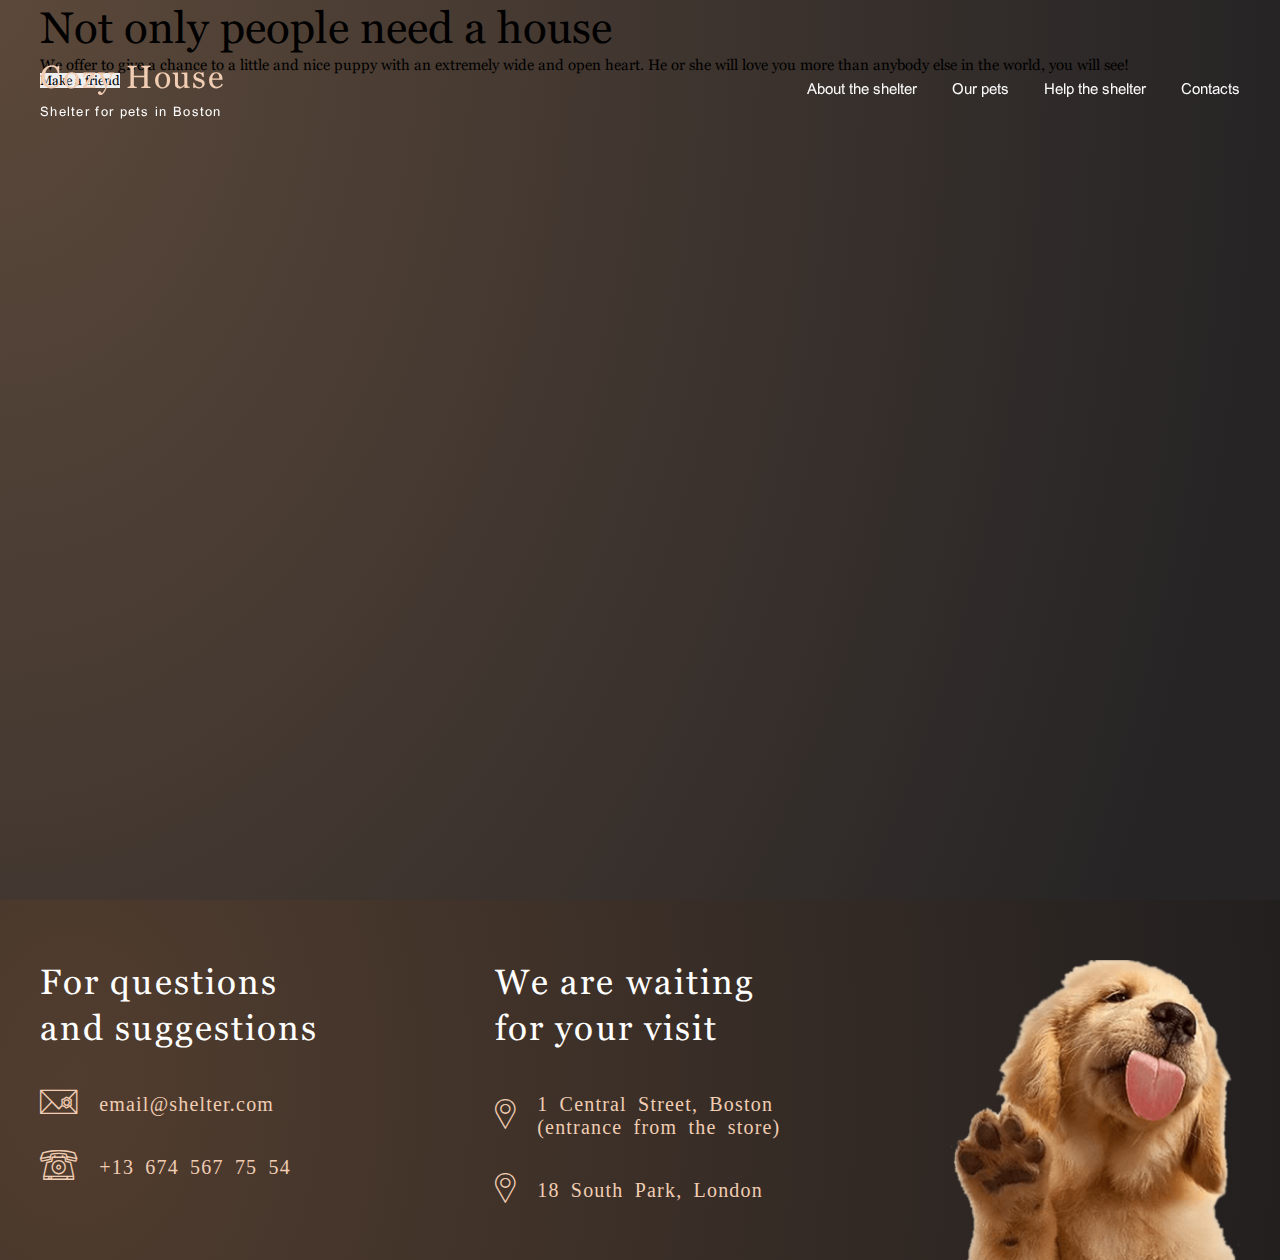
==== pages/main/index.html @ 54fb2f54 "feat: created header and footer (html, css)" ====
<!DOCTYPE html>
<html lang="en">

<head>
	<meta charset="UTF-8">
	<meta http-equiv="X-UA-Compatible" content="IE=edge">
	<meta name="viewport" content="width=device-width, initial-scale=1.0">
	<title>SHELTER</title>
	<link rel="stylesheet" href="./style.css">
</head>

<body>
	<div class="wraper">
		<header class="header">
			<div class="header__container">
				<div class="header__logo">
					<h3 class="header__logo-title">Cozy House</h3>
					<p class="header__logo-subtitle">Shelter for pets in Boston</p>
				</div>
				<div class="header__menu menu">
					<nav class="menu__body">
						<ul class="menu__list">
							<li><a href="#" class="menu__link">About the shelter</a></li>
							<li><a href="#" class="menu__link">Our pets</a></li>
							<li><a href="#" class="menu__link">Help the shelter</a></li>
							<li><a href="#" class="menu__link">Contacts</a></li>
						</ul>
					</nav>
					<div class="menu__icon icon-menu">
						<span></span>
					</div>
				</div>
			</div>
		</header>
		<main class="main">
			<section class="start-block">
				<div class="start-block__container">
					<div class="start-block__content">
						<div class="start-block__info">
							<h1 class="start-block__title ">Not only people need a house</h1>
							<p class="start-block__description">We offer to give a chance to a little and nice puppy with an
								extremely wide and open heart. He or she will love you more than anybody else in the world, you
								will see!</p>
							<button class="start-block__btn">Make a friend</button>
						</div>
						<div class="start-block__image">
							<!-- <img src="../../assets/images/start-screen-puppy.png" alt="start puppy"> -->
						</div>
					</div>
				</div>
			</section>
		</main>
		<footer class="footer">
			<div class="footer__container">
				<div class="footer__column">
					<h2 class="footer__title">For questions and suggestions</h2>
					<div class="footer__links">
						<a class="footer__link _icon-email" href="mailto:email@shelter.com">email@shelter.com</a>
						<a class="footer__link _icon-phone" href="tel:+136745677554">+13 674 567 75 54</a>
					</div>
				</div>
				<div class="footer__column">
					<h2 class="footer__title">We are waiting for your visit</h2>
					<div class="footer__links">
						<div class="footer__link _icon-marker">1 Central Street, Boston (entrance from the store)</div>
						<div class="footer__link _icon-marker">18 South Park, London </div>
					</div>
				</div>
				<div class="footer__column footer__column_image">
					<img class="footer__img-puppy" src="../../assets/images/footer-puppy.png" alt="footer puppy">
				</div>
			</div>
		</footer>
	</div>

	<div class="blackout-screan"></div>

	<script type="module" src="./script.js"></script>
</body>

</html>
---- pages/main/style.css ----
@charset "UTF-8";
/*Обнуление*/
* {
  padding: 0;
  margin: 0;
  border: 0;
}

*,
*:before,
*:after {
  -webkit-box-sizing: border-box;
  box-sizing: border-box;
}

:focus,
:active {
  outline: none;
}

a:focus,
a:active {
  outline: none;
}

nav,
footer,
header,
aside {
  display: block;
}

html,
body {
  height: 100%;
  width: 100%;
  font-size: 100%;
  line-height: 1;
  -ms-text-size-adjust: 100%;
  -moz-text-size-adjust: 100%;
  -webkit-text-size-adjust: 100%;
}

input,
button,
textarea {
  font-family: inherit;
}

input::-ms-clear {
  display: none;
}

button {
  cursor: pointer;
}

button::-moz-focus-inner {
  padding: 0;
  border: 0;
}

a,
a:visited {
  text-decoration: none;
}

a:hover {
  text-decoration: none;
}

ul li {
  list-style: none;
}

img {
  vertical-align: top;
}

h1,
h2,
h3,
h4,
h5,
h6 {
  font-size: inherit;
  font-weight: inherit;
}

/*--------------------*/
@font-face {
  font-family: "Arial";
  src: url("../../assets/fonts/Arial.eot");
  src: local("☺"), url("../../assets/fonts/Arial.woff") format("woff"), url("../../assets/fonts/Arial.ttf") format("truetype"), url("../../assets/fonts/Arial.svg") format("svg");
  font-weight: normal;
  font-style: normal;
}

@font-face {
  font-family: "Georgia_regular";
  src: url("../../assets/fonts/Georgia Regular font.eot");
  src: local("☺"), url("../../assets/fonts/Georgia Regular font.woff") format("woff"), url("../../assets/fonts/Georgia Regular font.ttf") format("truetype"), url("../../assets/fonts/Georgia Regular font.svg") format("svg");
  font-weight: normal;
  font-style: normal;
}

@font-face {
  font-family: "Georgia_bold";
  src: url("../../assets/fonts/georgia bold.eot");
  src: local("☺"), url("../../assets/fonts/georgia bold.woff") format("woff"), url("../../assets/fonts/georgia bold.ttf") format("truetype"), url("../../assets/fonts/georgia bold.svg") format("svg");
  font-weight: 700;
  font-style: normal;
}

@font-face {
  font-family: "icomoon";
  src: url("../../assets/iconsFonts/icomoon.eot?2ja362");
  src: url("../../assets/iconsFonts/icomoon.eot?2ja362#iefix") format("embedded-opentype"), url("../../assets/iconsFonts/icomoon.ttf?2ja362") format("truetype"), url("../../assets/iconsFonts/icomoon.woff?2ja362") format("woff"), url("../../assets/iconsFonts/icomoon.svg?2ja362#icomoon") format("svg");
  font-weight: normal;
  font-style: normal;
  font-display: block;
}

[class^="_icon-"],
[class*=" _icon-"] {
  /* use !important to prevent issues with browser extensions that change fonts */
  font-family: "icomoon" !important;
  font-style: normal;
  font-weight: normal;
  font-variant: normal;
  text-transform: none;
  line-height: 1;
  /* Better Font Rendering =========== */
  -webkit-font-smoothing: antialiased;
  -moz-osx-font-smoothing: grayscale;
}

._icon-arrow_left:before {
  content: "\e900";
}

._icon-arrow_right:before {
  content: "\e901";
}

._icon-email:before {
  content: "\e902";
}

._icon-marker:before {
  content: "\e903";
}

._icon-phone:before {
  content: "\e904";
}

body {
  position: relative;
  line-height: 1;
  background-color: #ffffff;
  color: #000000;
  font-family: "Georgia_regular";
  font-size: 0.9375rem;
}

body.lock {
  overflow: hidden;
}

.blackout-screan {
  position: absolute;
  top: 0;
  left: 0;
  height: 100%;
  width: 100%;
  background-color: rgba(41, 41, 41, 0.6);
  opacity: 0;
  visibility: hidden;
  -webkit-transition: 0.5s ease-out 0s;
  transition: 0.5s ease-out 0s;
}

.blackout-screan.active {
  opacity: 1;
  visibility: visible;
  -webkit-transition: 0.5s ease-in 0.1s;
  transition: 0.5s ease-in 0.1s;
}

[class*="__container"] {
  max-width: 1230px;
  padding: 0 15px;
  margin: 0 auto;
}

h1 {
  font-size: 2.75rem;
  line-height: 130%;
}

h2 {
  font-size: 2.1875rem;
  line-height: 130%;
  letter-spacing: 0.06em;
}

@media (max-width: 36em) {
  h2 {
    font-size: 1.5625rem;
  }
}

h3 {
  font-size: 2rem;
  line-height: 110%;
  letter-spacing: 0.06em;
}

h4 {
  font-size: 1.25rem;
  line-height: 115%;
  letter-spacing: 0.06em;
}

a {
  color: #fafafa;
}

.wraper {
  min-height: 100%;
  display: -webkit-box;
  display: -ms-flexbox;
  display: flex;
  -webkit-box-orient: vertical;
  -webkit-box-direction: normal;
      -ms-flex-direction: column;
          flex-direction: column;
}

.header {
  padding: 60px 0 0 0;
  position: fixed;
  top: 0;
  left: 0;
  width: 100%;
  z-index: 2;
}

.header__container {
  display: -webkit-box;
  display: -ms-flexbox;
  display: flex;
  -webkit-box-pack: justify;
      -ms-flex-pack: justify;
          justify-content: space-between;
  -webkit-box-align: center;
      -ms-flex-align: center;
          align-items: center;
}

@media (max-width: 47.99em) {
  .header__container {
    -webkit-box-pack: end;
        -ms-flex-pack: end;
            justify-content: flex-end;
  }
}

.header__logo {
  margin-right: 43px;
  white-space: nowrap;
  z-index: 4;
}

.header__logo-title {
  color: #f1cdb3;
  margin-bottom: 0.3125em;
}

.header__logo-subtitle {
  font-family: "Arial";
  font-size: 0.8125rem;
  line-height: 115.4%;
  letter-spacing: 0.1em;
  color: #ffffff;
}

.header__menu {
  display: -webkit-box;
  display: -ms-flexbox;
  display: flex;
}

@media (max-width: 47.99em) {
  .menu__body {
    position: fixed;
    right: -100%;
    top: 0;
    width: 320px;
    height: 100vh;
    display: -webkit-box;
    display: -ms-flexbox;
    display: flex;
    -webkit-box-pack: center;
        -ms-flex-pack: center;
            justify-content: center;
    -webkit-box-align: center;
        -ms-flex-align: center;
            align-items: center;
    background: #292929;
    z-index: 3;
    overflow-y: auto;
    -webkit-transition: 0.5s ease-out;
    transition: 0.5s ease-out;
  }
}

@media (max-width: 47.99em) {
  .menu__body.active {
    right: 0;
    -webkit-transition: 0.5s ease-in;
    transition: 0.5s ease-in;
  }
}

.menu__list {
  display: -webkit-box;
  display: -ms-flexbox;
  display: flex;
  -webkit-box-align: center;
      -ms-flex-align: center;
          align-items: center;
  -ms-flex-wrap: wrap;
      flex-wrap: wrap;
  row-gap: 10px;
}

@media (max-width: 47.99em) {
  .menu__list {
    -webkit-box-orient: vertical;
    -webkit-box-direction: normal;
        -ms-flex-direction: column;
            flex-direction: column;
  }
}

.menu__list li:not(:last-child) {
  margin-right: 2.334em;
}

@media (max-width: 47.99em) {
  .menu__list li:not(:last-child) {
    font-size: 2rem;
    margin: 0em 0em 1.25em 0em;
  }
}

.menu__link {
  font-family: "Arial";
  line-height: 160%;
}

@media (max-width: 47.99em) {
  .menu__link {
    font-size: 2rem;
  }
}

.menu__icon {
  margin-right: 38px;
}

.icon-menu {
  display: none;
  position: relative;
  width: 30px;
  height: 22px;
  cursor: pointer;
  z-index: 4;
}

@media (max-width: 47.99em) {
  .icon-menu {
    display: block;
  }
}

.icon-menu span {
  position: absolute;
  left: 0px;
  top: 10px;
  width: 100%;
  height: 2px;
  background: #f1cdb3;
  -webkit-transition: 0.5s ease;
  -webkit-transition: 0.3s ease-out;
  transition: 0.3s ease-out;
}

.icon-menu::before,
.icon-menu::after {
  content: "";
  position: absolute;
  height: 2px;
  left: 0;
  background: #f1cdb3;
  width: 100%;
}

.icon-menu::before {
  top: 0px;
  -webkit-transition: 0.5s ease-out;
  transition: 0.5s ease-out;
}

.icon-menu::after {
  content: "";
  bottom: 0px;
  -webkit-transition: 0.1s ease-out;
  transition: 0.1s ease-out;
}

.icon-menu.active span {
  -webkit-transform: rotate(-90deg);
          transform: rotate(-90deg);
  top: 5px;
  -webkit-transition: 0.3s ease-in;
  transition: 0.3s ease-in;
}

.icon-menu.active::before {
  content: "";
  -webkit-transform: rotate(-90deg);
          transform: rotate(-90deg);
  top: 5px;
  left: -10px;
  -webkit-transition: 0.1s ease-in;
  transition: 0.1s ease-in;
}

.icon-menu.active::after {
  content: "";
  -webkit-transform: rotate(-90deg);
          transform: rotate(-90deg);
  top: 5px;
  left: 10px;
  -webkit-transition: 0.5s ease-in;
  transition: 0.5s ease-in;
}

.main {
  -webkit-box-flex: 1;
      -ms-flex: 1 1 auto;
          flex: 1 1 auto;
}

.main .start-block {
  background: url(noise_lines_transparent@2X.png), radial-gradient(100% 215.42% at 0% 0%, #5b483a 0%, #262425 100%), #211f20;
  min-height: 100vh;
}

.footer {
  padding: 60px 0 0 0;
  background: url(noise_lines_transparent@2X.png), radial-gradient(110.67% 538.64% at 5.73% 50%, #513d2f 0%, #1a1a1c 100%), #211f20;
}

@media (max-width: 768px) {
  .footer {
    padding: 30px 0 0 0;
  }
}

.footer__container {
  display: -webkit-box;
  display: -ms-flexbox;
  display: flex;
  -ms-flex-wrap: wrap;
      flex-wrap: wrap;
  -webkit-box-pack: justify;
      -ms-flex-pack: justify;
          justify-content: space-between;
  -webkit-box-align: start;
      -ms-flex-align: start;
          align-items: flex-start;
  -webkit-column-gap: 40px;
          column-gap: 40px;
  row-gap: 65px;
}

@media (max-width: 62em) {
  .footer__container {
    -webkit-box-pack: center;
        -ms-flex-pack: center;
            justify-content: center;
    -webkit-column-gap: 60px;
            column-gap: 60px;
  }
}

@media (max-width: 36em) {
  .footer__container {
    row-gap: 60px;
  }
}

.footer__column {
  position: relative;
  -webkit-box-flex: 1;
      -ms-flex: 1 1 33.333%;
          flex: 1 1 33.333%;
  max-width: 18.125rem;
}

@media (max-width: 47.99em) {
  .footer__column {
    display: -webkit-box;
    display: -ms-flexbox;
    display: flex;
    -webkit-box-orient: vertical;
    -webkit-box-direction: normal;
        -ms-flex-direction: column;
            flex-direction: column;
    -webkit-box-align: center;
        -ms-flex-align: center;
            align-items: center;
    -webkit-box-flex: 1;
        -ms-flex: 1 1 auto;
            flex: 1 1 auto;
    max-width: 100%;
  }
}

@media (max-width: 47.99em) {
  .footer__column_image {
    max-width: 18.125rem;
  }
}

.footer__title {
  color: #ffffff;
  margin-bottom: 40px;
}

@media (max-width: 47.99em) {
  .footer__title {
    text-align: center;
  }
}

.footer__links :not(:last-child) {
  margin: 0px 0px 40px 0px;
}

.footer__link {
  display: -webkit-box;
  display: -ms-flexbox;
  display: flex;
  -webkit-box-align: center;
      -ms-flex-align: center;
          align-items: center;
  font-size: 1.25rem;
  line-height: 115%;
  letter-spacing: 0.06em;
  color: #f1cdb3;
}

.footer__link::before {
  margin-right: 20px;
  font-size: 30px;
}

.footer__img-puppy {
  height: 100%;
  width: 100%;
}

.footer__column_image {
  -ms-flex-item-align: end;
      align-self: flex-end;
}
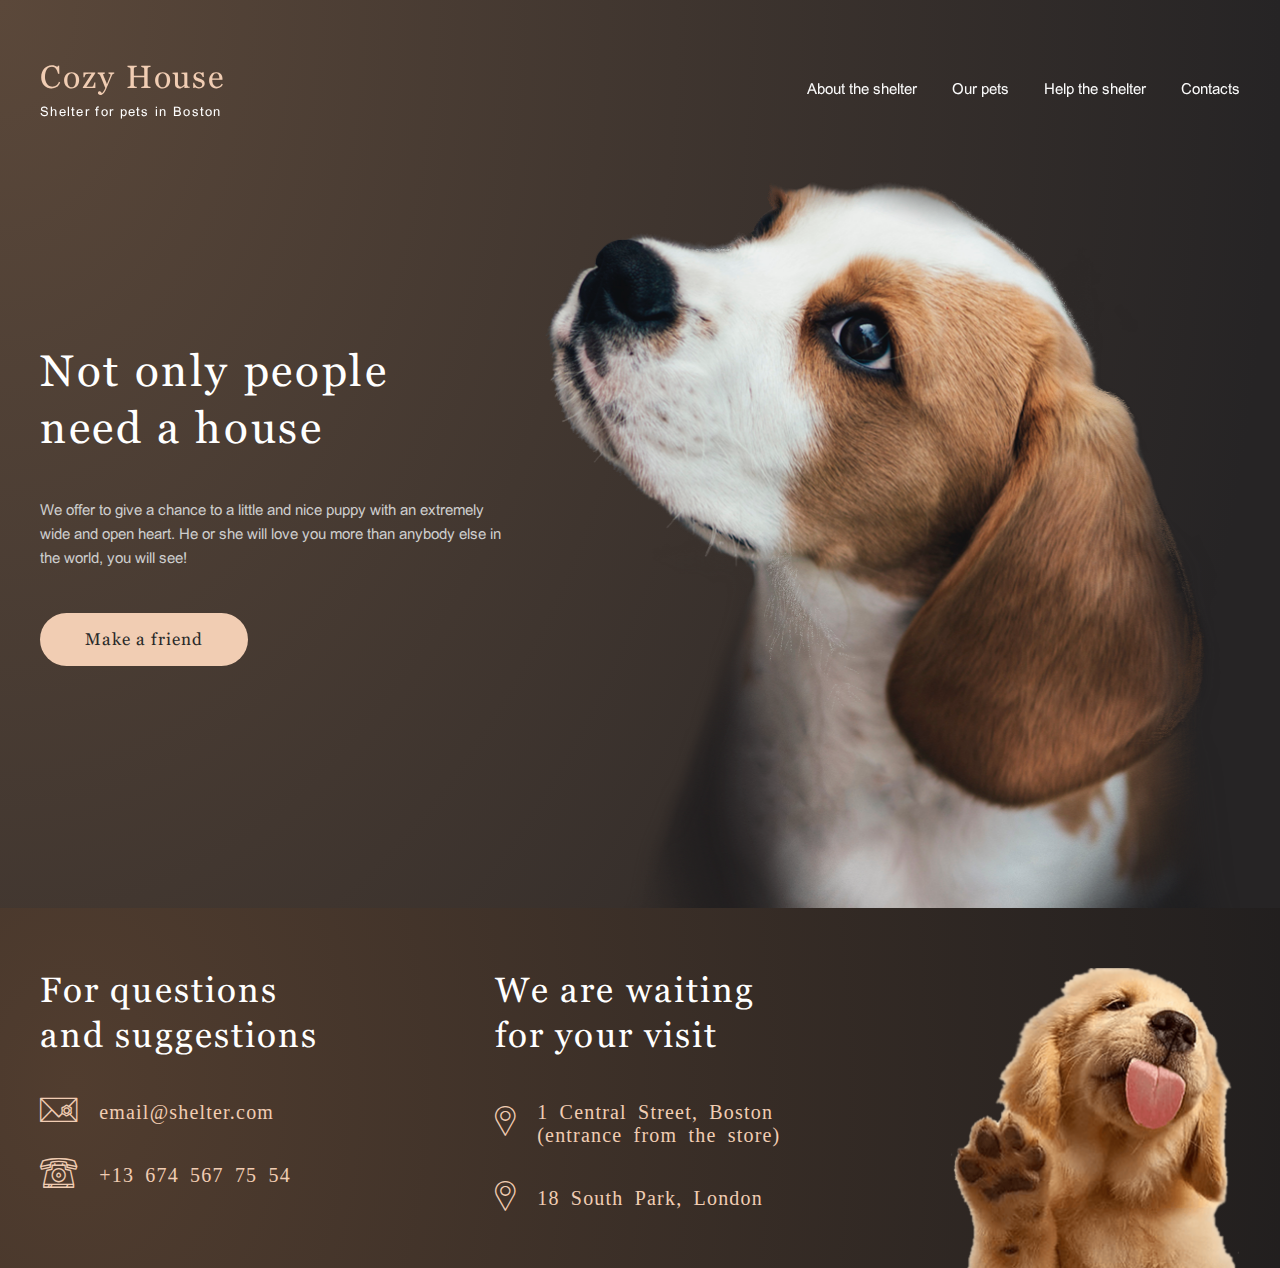
==== commit 11c0f1b9: "feat: created block "start-block"" ====
--- a/pages/main/index.html
+++ b/pages/main/index.html
@@ -35,17 +35,15 @@
 		<main class="main">
 			<section class="start-block">
 				<div class="start-block__container">
-					<div class="start-block__content">
-						<div class="start-block__info">
-							<h1 class="start-block__title ">Not only people need a house</h1>
-							<p class="start-block__description">We offer to give a chance to a little and nice puppy with an
-								extremely wide and open heart. He or she will love you more than anybody else in the world, you
-								will see!</p>
-							<button class="start-block__btn">Make a friend</button>
-						</div>
-						<div class="start-block__image">
-							<!-- <img src="../../assets/images/start-screen-puppy.png" alt="start puppy"> -->
-						</div>
+					<div class="start-block__info">
+						<h1 class="start-block__title ">Not only people need a house</h1>
+						<p class="start-block__description">We offer to give a chance to a little and nice puppy with an
+							extremely wide and open heart. He or she will love you more than anybody else in the world, you
+							will see!</p>
+						<button class="start-block__btn">Make a friend</button>
+					</div>
+					<div class="start-block__image">
+						<img src="../../assets/images/start-screen-puppy.png" alt="start puppy">
 					</div>
 				</div>
 			</section>
--- a/pages/main/style.css
+++ b/pages/main/style.css
@@ -159,7 +159,7 @@
   position: relative;
   line-height: 1;
   background-color: #ffffff;
-  color: #000000;
+  color: #4c4c4c;
   font-family: "Georgia_regular";
   font-size: 0.9375rem;
 }
@@ -197,12 +197,20 @@
 h1 {
   font-size: 2.75rem;
   line-height: 130%;
+  letter-spacing: 0.06em;
+}
+
+@media (max-width: 20em) {
+  h1 {
+    font-size: 1.5625rem;
+  }
 }
 
 h2 {
   font-size: 2.1875rem;
   line-height: 130%;
   letter-spacing: 0.06em;
+  color: colorH24;
 }
 
 @media (max-width: 36em) {
@@ -221,6 +229,7 @@
   font-size: 1.25rem;
   line-height: 115%;
   letter-spacing: 0.06em;
+  color: colorH24;
 }
 
 a {
@@ -239,12 +248,18 @@
 }
 
 .header {
-  padding: 60px 0 0 0;
+  padding: 60px 0 0px 0;
   position: fixed;
   top: 0;
   left: 0;
   width: 100%;
   z-index: 2;
+}
+
+@media (max-width: 62em) {
+  .header {
+    padding: 30px 0px 0px 0px;
+  }
 }
 
 .header__container {
@@ -259,11 +274,18 @@
           align-items: center;
 }
 
+@media (max-width: 62em) {
+  .header__container {
+    padding: 0px 30px;
+  }
+}
+
 @media (max-width: 47.99em) {
   .header__container {
     -webkit-box-pack: end;
         -ms-flex-pack: end;
             justify-content: flex-end;
+    padding: 0px 15px;
   }
 }
 
@@ -456,8 +478,132 @@
 }
 
 .main .start-block {
+  position: relative;
   background: url(noise_lines_transparent@2X.png), radial-gradient(100% 215.42% at 0% 0%, #5b483a 0%, #262425 100%), #211f20;
-  min-height: 100vh;
+  padding: 180px 0 0 0;
+}
+
+@media (max-width: 62em) {
+  .main .start-block {
+    padding: 0px;
+  }
+}
+
+.main .start-block__container {
+  display: -webkit-box;
+  display: -ms-flexbox;
+  display: flex;
+  -webkit-box-pack: justify;
+      -ms-flex-pack: justify;
+          justify-content: space-between;
+}
+
+@media (max-width: 62em) {
+  .main .start-block__container {
+    -webkit-box-orient: vertical;
+    -webkit-box-direction: normal;
+        -ms-flex-direction: column;
+            flex-direction: column;
+    -webkit-box-align: center;
+        -ms-flex-align: center;
+            align-items: center;
+  }
+}
+
+@media (max-width: 36em) {
+  .main .start-block__container {
+    padding: 0 10px;
+  }
+}
+
+.main .start-block__info {
+  -webkit-box-flex: 0;
+      -ms-flex: 0 0 41.834%;
+          flex: 0 0 41.834%;
+  max-width: 29.6875rem;
+  margin: 10.1875rem 30px 0px 0px;
+}
+
+@media (max-width: 62em) {
+  .main .start-block__info {
+    margin: 150px 0px 100px 0px;
+    text-align: center;
+  }
+}
+
+.main .start-block__info :not(:last-child) {
+  margin-bottom: 2.625rem;
+}
+
+.main .start-block__title {
+  color: #ffffff;
+  max-width: 22.375rem;
+  text-align: left;
+}
+
+@media (max-width: 20em) {
+  .main .start-block__title {
+    max-width: 12.5rem;
+    text-align: center;
+    margin: 0 auto;
+  }
+}
+
+.main .start-block__description {
+  font-family: "Arial";
+  line-height: 160%;
+  color: #cdcdcd;
+  text-align: left;
+}
+
+@media (max-width: 36em) {
+  .main .start-block__description {
+    text-align: center;
+  }
+}
+
+.main .start-block__btn {
+  font-size: 1.0625rem;
+  line-height: 130%;
+  background-color: #f1cdb3;
+  color: #292929;
+  letter-spacing: 0.06em;
+  padding: 0.883em 2.647em;
+  border-radius: 100px;
+}
+
+.main .start-block__image {
+  position: relative;
+  -webkit-box-flex: 0;
+      -ms-flex: 0 1 58.166%;
+          flex: 0 1 58.166%;
+  padding-bottom: 60.666%;
+  -ms-flex-item-align: end;
+      align-self: flex-end;
+}
+
+@media (max-width: 62em) {
+  .main .start-block__image {
+    -ms-flex-item-align: end;
+        align-self: flex-end;
+    width: 77.101%;
+    padding-bottom: 80.353%;
+  }
+}
+
+@media (max-width: 36em) {
+  .main .start-block__image {
+    width: 81.25%;
+    padding-bottom: 84.688%;
+  }
+}
+
+.main .start-block__image img {
+  position: absolute;
+  top: 0;
+  left: 0;
+  height: 100%;
+  width: 100%;
 }
 
 .footer {
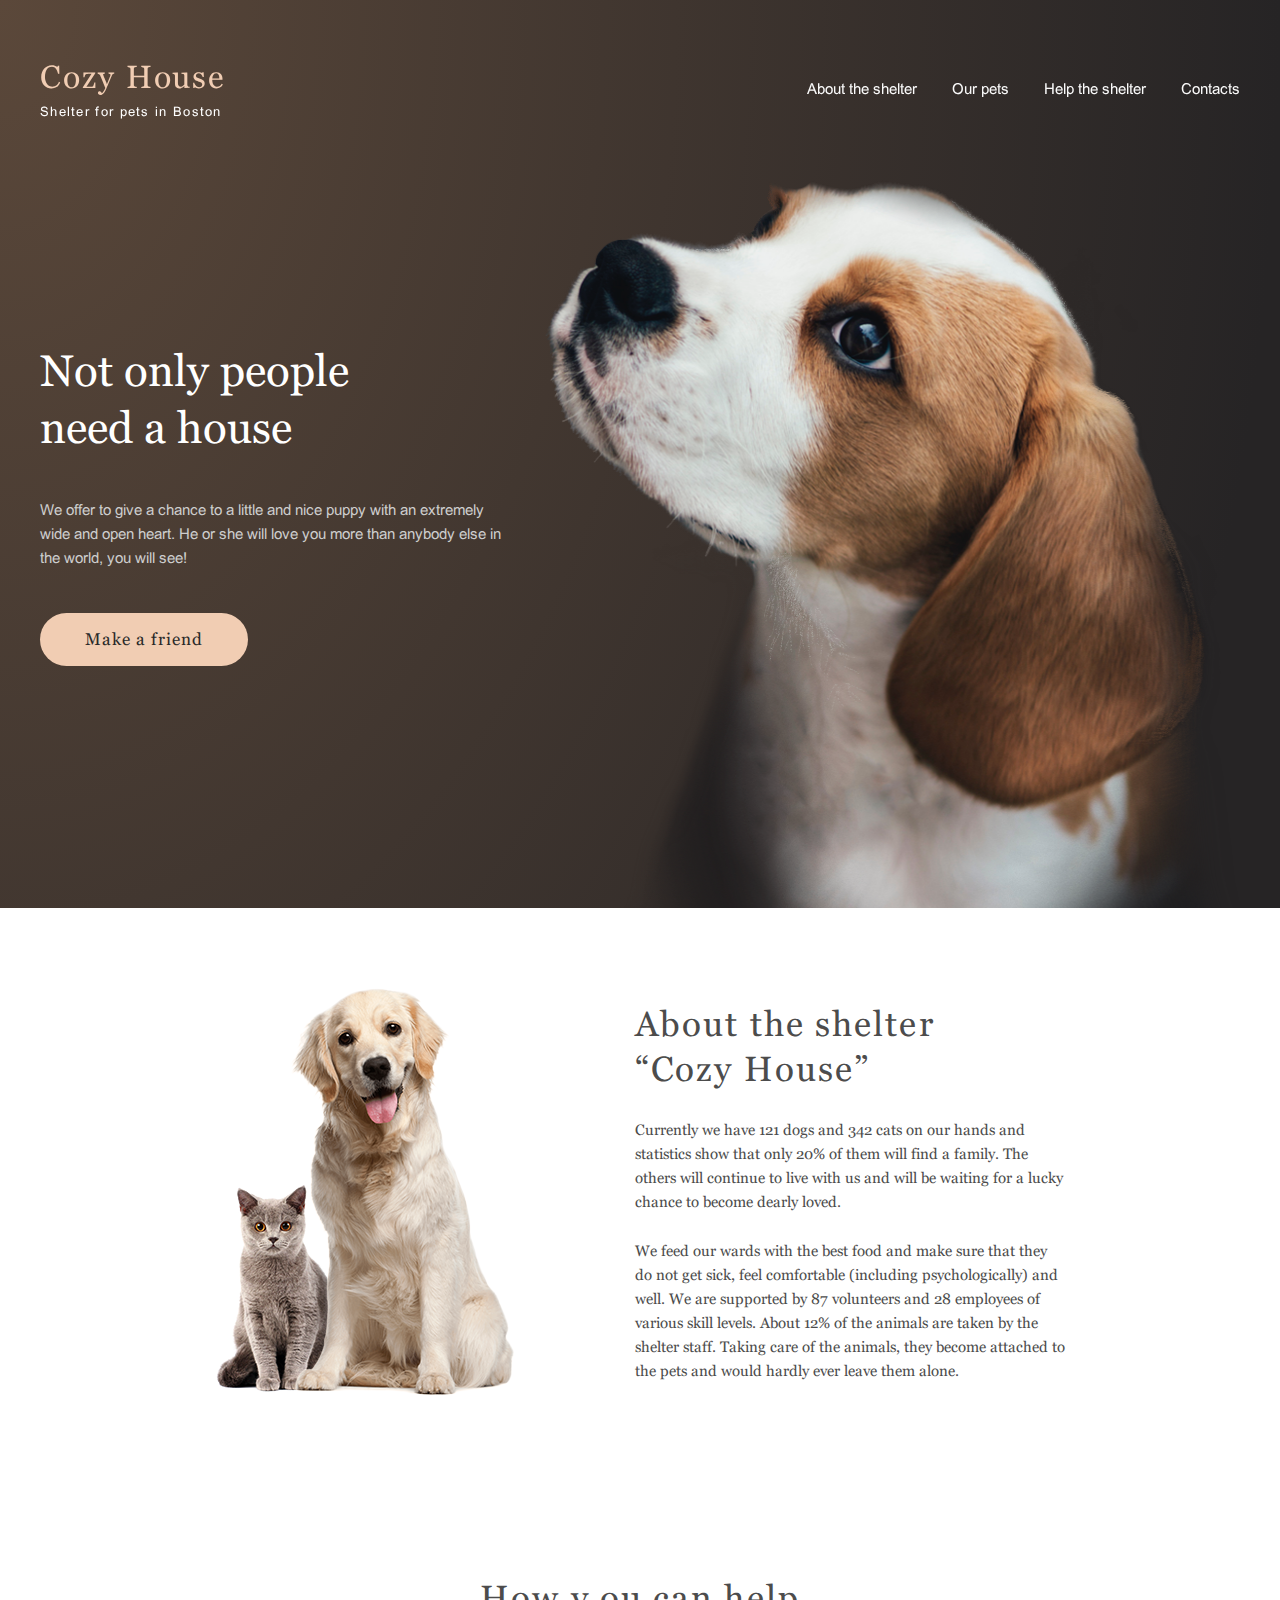
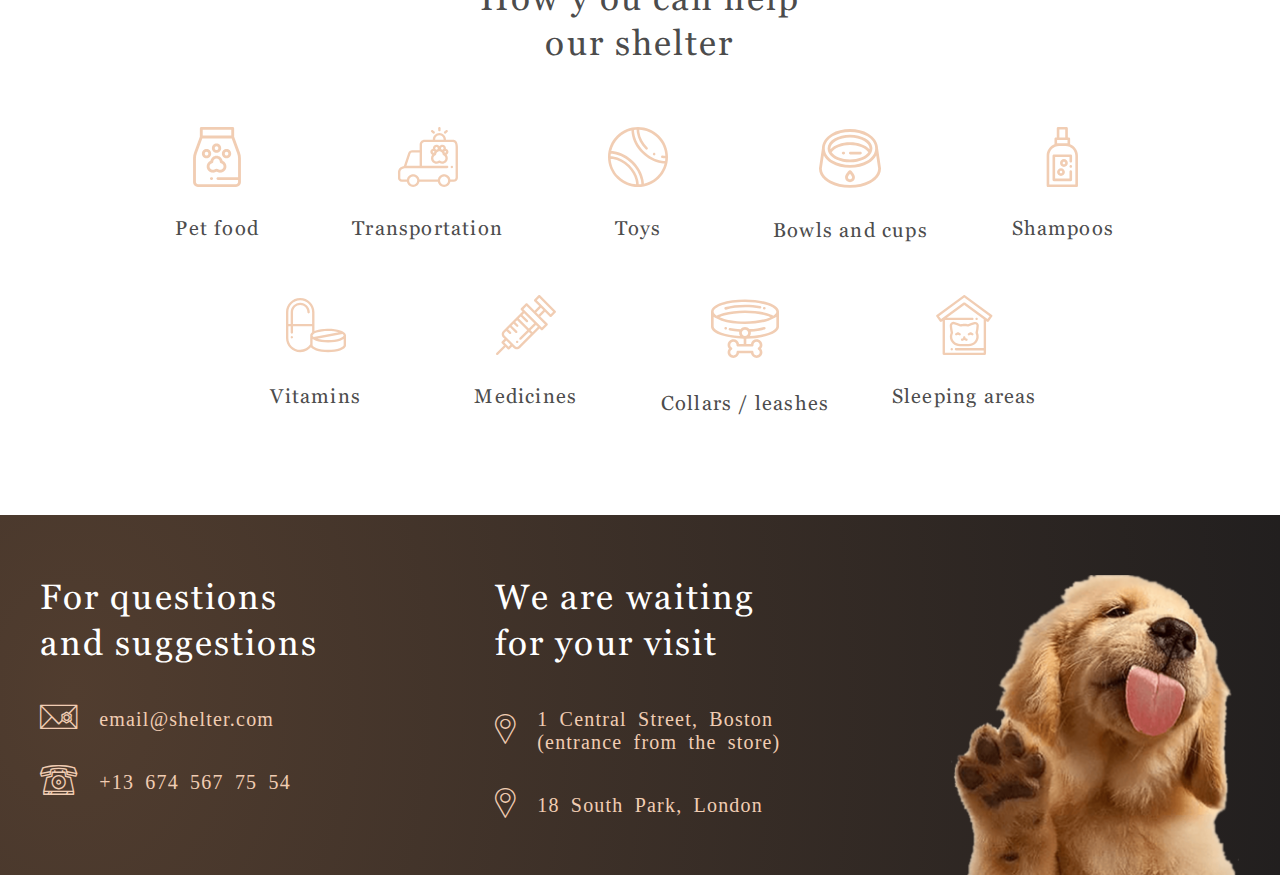
==== commit eeac56a8: "feat: created block "help"" ====
--- a/pages/main/index.html
+++ b/pages/main/index.html
@@ -47,6 +47,87 @@
 					</div>
 				</div>
 			</section>
+			<section class="about">
+				<div class="about__container">
+					<div class="about__image">
+						<img src="../../assets/images/about-pets.png" alt="cat and dof sit together">
+					</div>
+					<div class="about__content">
+						<h2 class="about__title">About the shelter “Cozy House”</h2>
+						<div class="about__text">
+							<p class="about__par">Currently we have 121 dogs and 342 cats on our hands and statistics show that
+								only 20% of them will find a family. The others will continue to live with us and will be
+								waiting for a lucky chance to become dearly loved.</p>
+							<p class="about__par">We feed our wards with the best food and make sure that they do not get sick,
+								feel comfortable (including psychologically) and well. We are supported by 87 volunteers and 28
+								employees of various skill levels. About 12% of the animals are taken by the shelter staff.
+								Taking care of the animals, they become attached to the pets and would hardly ever leave them
+								alone.</p>
+						</div>
+					</div>
+				</div>
+			</section>
+			<section class="help">
+				<div class="help__container">
+					<h2 class="help__title">How y ou can help our shelter</h2>
+					<div class="help__variety">
+						<div class="help__option">
+							<div class="help__icon">
+								<img src="../../assets/icons/help_shelter/icon-pet-food.svg" alt="pet food">
+							</div>
+							<h4 class="help__option-title">Pet food</h4>
+						</div>
+						<div class="help__option">
+							<div class="help__icon">
+								<img src="../../assets/icons/help_shelter/icon-transportation.svg" alt="lorry">
+							</div>
+							<h4 class="help__option-title">Transportation</h4>
+						</div>
+						<div class="help__option">
+							<div class="help__icon">
+								<img src="../../assets/icons/help_shelter/icon-toys.svg" alt="Toys">
+							</div>
+							<h4 class="help__option-title">Toys</h4>
+						</div>
+						<div class="help__option">
+							<div class="help__icon">
+								<img src="../../assets/icons/help_shelter/icon-bowls-and-cups.svg" alt="Bowl">
+							</div>
+							<h4 class="help__option-title">Bowls and cups</h4>
+						</div>
+						<div class="help__option">
+							<div class="help__icon">
+								<img src="../../assets/icons/help_shelter/icon-shampoos.svg" alt="Shampoos">
+							</div>
+							<h4 class="help__option-title">Shampoos</h4>
+						</div>
+						<div class="help__option">
+							<div class="help__icon">
+								<img src="../../assets/icons/help_shelter/icon-vitamins.svg" alt="Vitamins">
+							</div>
+							<h4 class="help__option-title">Vitamins</h4>
+						</div>
+						<div class="help__option">
+							<div class="help__icon">
+								<img src="../../assets/icons/help_shelter/icon-medicines.svg" alt="Medicines">
+							</div>
+							<h4 class="help__option-title">Medicines</h4>
+						</div>
+						<div class="help__option">
+							<div class="help__icon">
+								<img src="../../assets/icons/help_shelter/icon-collars-leashes.svg" alt="leash">
+							</div>
+							<h4 class="help__option-title">Collars / leashes</h4>
+						</div>
+						<div class="help__option">
+							<div class="help__icon">
+								<img src="../../assets/icons/help_shelter/icon-sleeping-area.svg" alt="building">
+							</div>
+							<h4 class="help__option-title">Sleeping areas</h4>
+						</div>
+					</div>
+				</div>
+			</section>
 		</main>
 		<footer class="footer">
 			<div class="footer__container">
--- a/pages/main/style.css
+++ b/pages/main/style.css
@@ -156,11 +156,10 @@
 }
 
 body {
-  position: relative;
+  font-family: "Georgia_regular";
   line-height: 1;
   background-color: #ffffff;
   color: #4c4c4c;
-  font-family: "Georgia_regular";
   font-size: 0.9375rem;
 }
 
@@ -197,12 +196,12 @@
 h1 {
   font-size: 2.75rem;
   line-height: 130%;
-  letter-spacing: 0.06em;
 }
 
 @media (max-width: 20em) {
   h1 {
     font-size: 1.5625rem;
+    letter-spacing: 0.06em;
   }
 }
 
@@ -295,9 +294,21 @@
   z-index: 4;
 }
 
+@media (max-width: 19.99em) {
+  .header__logo {
+    margin-right: 20px;
+  }
+}
+
 .header__logo-title {
   color: #f1cdb3;
   margin-bottom: 0.3125em;
+}
+
+@media (max-width: 19.99em) {
+  .header__logo-title {
+    font-size: 1.5rem;
+  }
 }
 
 .header__logo-subtitle {
@@ -308,6 +319,12 @@
   color: #ffffff;
 }
 
+@media (max-width: 19.99em) {
+  .header__logo-subtitle {
+    font-size: 0.75rem;
+  }
+}
+
 .header__menu {
   display: -webkit-box;
   display: -ms-flexbox;
@@ -317,7 +334,7 @@
 @media (max-width: 47.99em) {
   .menu__body {
     position: fixed;
-    right: -100%;
+    right: -120%;
     top: 0;
     width: 320px;
     height: 100vh;
@@ -479,7 +496,7 @@
 
 .main .start-block {
   position: relative;
-  background: url(noise_lines_transparent@2X.png), radial-gradient(100% 215.42% at 0% 0%, #5b483a 0%, #262425 100%), #211f20;
+  background: radial-gradient(100% 215.42% at 0% 0%, #5b483a 0%, #262425 100%), #211f20;
   padding: 180px 0 0 0;
 }
 
@@ -606,9 +623,205 @@
   width: 100%;
 }
 
+.main .about {
+  padding: 80px 0 100px 0px;
+}
+
+@media (max-width: 36em) {
+  .main .about {
+    padding: 42px 0 42.5px 0px;
+  }
+}
+
+.main .about__container {
+  display: -webkit-box;
+  display: -ms-flexbox;
+  display: flex;
+  -webkit-box-pack: center;
+      -ms-flex-pack: center;
+          justify-content: center;
+}
+
+@media (max-width: 48em) {
+  .main .about__container {
+    -webkit-box-orient: vertical;
+    -webkit-box-direction: reverse;
+        -ms-flex-direction: column-reverse;
+            flex-direction: column-reverse;
+    -webkit-box-align: center;
+        -ms-flex-align: center;
+            align-items: center;
+  }
+}
+
+.main .about__image {
+  position: relative;
+  -webkit-box-flex: 0;
+      -ms-flex: 0 1 25%;
+          flex: 0 1 25%;
+  padding-bottom: 34%;
+  margin-right: 120px;
+}
+
+@media (max-width: 62em) {
+  .main .about__image {
+    -webkit-box-flex: 1;
+        -ms-flex: 1 1 40.66%;
+            flex: 1 1 40.66%;
+    width: 40.66%;
+    padding-bottom: 55.285%;
+    margin-right: 40px;
+  }
+}
+
+@media (max-width: 48em) {
+  .main .about__image {
+    margin: 80px 0 0 0;
+  }
+}
+
+@media (max-width: 36em) {
+  .main .about__image {
+    width: 89.656%;
+    padding-bottom: 121.725%;
+  }
+}
+
+.main .about__image img {
+  position: absolute;
+  top: 0;
+  left: 0;
+  width: 100%;
+  height: 100%;
+}
+
+.main .about__content {
+  -webkit-box-flex: 0;
+      -ms-flex: 0 1 auto;
+          flex: 0 1 auto;
+  margin-top: 14px;
+  max-width: 26.875rem;
+}
+
+@media (max-width: 62em) {
+  .main .about__content {
+    margin: 0;
+  }
+}
+
+.main .about__title {
+  max-width: 19.0625rem;
+  margin-bottom: 1.563rem;
+}
+
+@media (max-width: 36em) {
+  .main .about__title {
+    text-align: center;
+    margin: 0 auto 1.563rem auto;
+  }
+}
+
+.main .about__text :not(:last-child) {
+  margin-bottom: 1.563rem;
+}
+
+.main .about__par {
+  line-height: 160%;
+}
+
+.main .help {
+  padding: 80px 0 100px 0;
+}
+
+@media (max-width: 36em) {
+  .main .help {
+    padding: 42px 0;
+  }
+}
+
+.main .help__title {
+  max-width: 20.313rem;
+  text-align: center;
+  margin: 0 auto;
+  margin-bottom: 3.75rem;
+}
+
+@media (max-width: 36em) {
+  .main .help__title {
+    max-width: 16rem;
+    margin-bottom: 2.625rem;
+  }
+}
+
+.main .help__variety {
+  display: -webkit-box;
+  display: -ms-flexbox;
+  display: flex;
+  -ms-flex-wrap: wrap;
+      flex-wrap: wrap;
+  -webkit-box-pack: center;
+      -ms-flex-pack: center;
+          justify-content: center;
+  -webkit-column-gap: 60px;
+          column-gap: 60px;
+  row-gap: 53px;
+}
+
+@media (max-width: 36em) {
+  .main .help__variety {
+    -webkit-box-pack: start;
+        -ms-flex-pack: start;
+            justify-content: start;
+    gap: 30px;
+  }
+}
+
+.main .help__option {
+  min-width: 150px;
+  text-align: center;
+}
+
+@media (max-width: 36em) {
+  .main .help__option {
+    min-width: 130px;
+  }
+}
+
+@media (max-width: 36em) {
+  .main .help__option-title {
+    font-size: 0.9375rem;
+    line-height: 110%;
+  }
+}
+
+.main .help__icon {
+  position: relative;
+  width: 40%;
+  padding-bottom: 40%;
+  margin: 0 auto 1.875rem auto;
+}
+
+@media (max-width: 36em) {
+  .main .help__icon {
+    width: 38.462%;
+    padding-bottom: 38.462%;
+    margin: 0 auto 1.25rem auto;
+  }
+}
+
+.main .help__icon img {
+  position: absolute;
+  top: 0;
+  left: 0;
+  width: 100%;
+  height: 100%;
+  -o-object-fit: cover;
+     object-fit: cover;
+}
+
 .footer {
   padding: 60px 0 0 0;
-  background: url(noise_lines_transparent@2X.png), radial-gradient(110.67% 538.64% at 5.73% 50%, #513d2f 0%, #1a1a1c 100%), #211f20;
+  background: radial-gradient(110.67% 538.64% at 5.73% 50%, #513d2f 0%, #1a1a1c 100%), #211f20;
 }
 
 @media (max-width: 768px) {
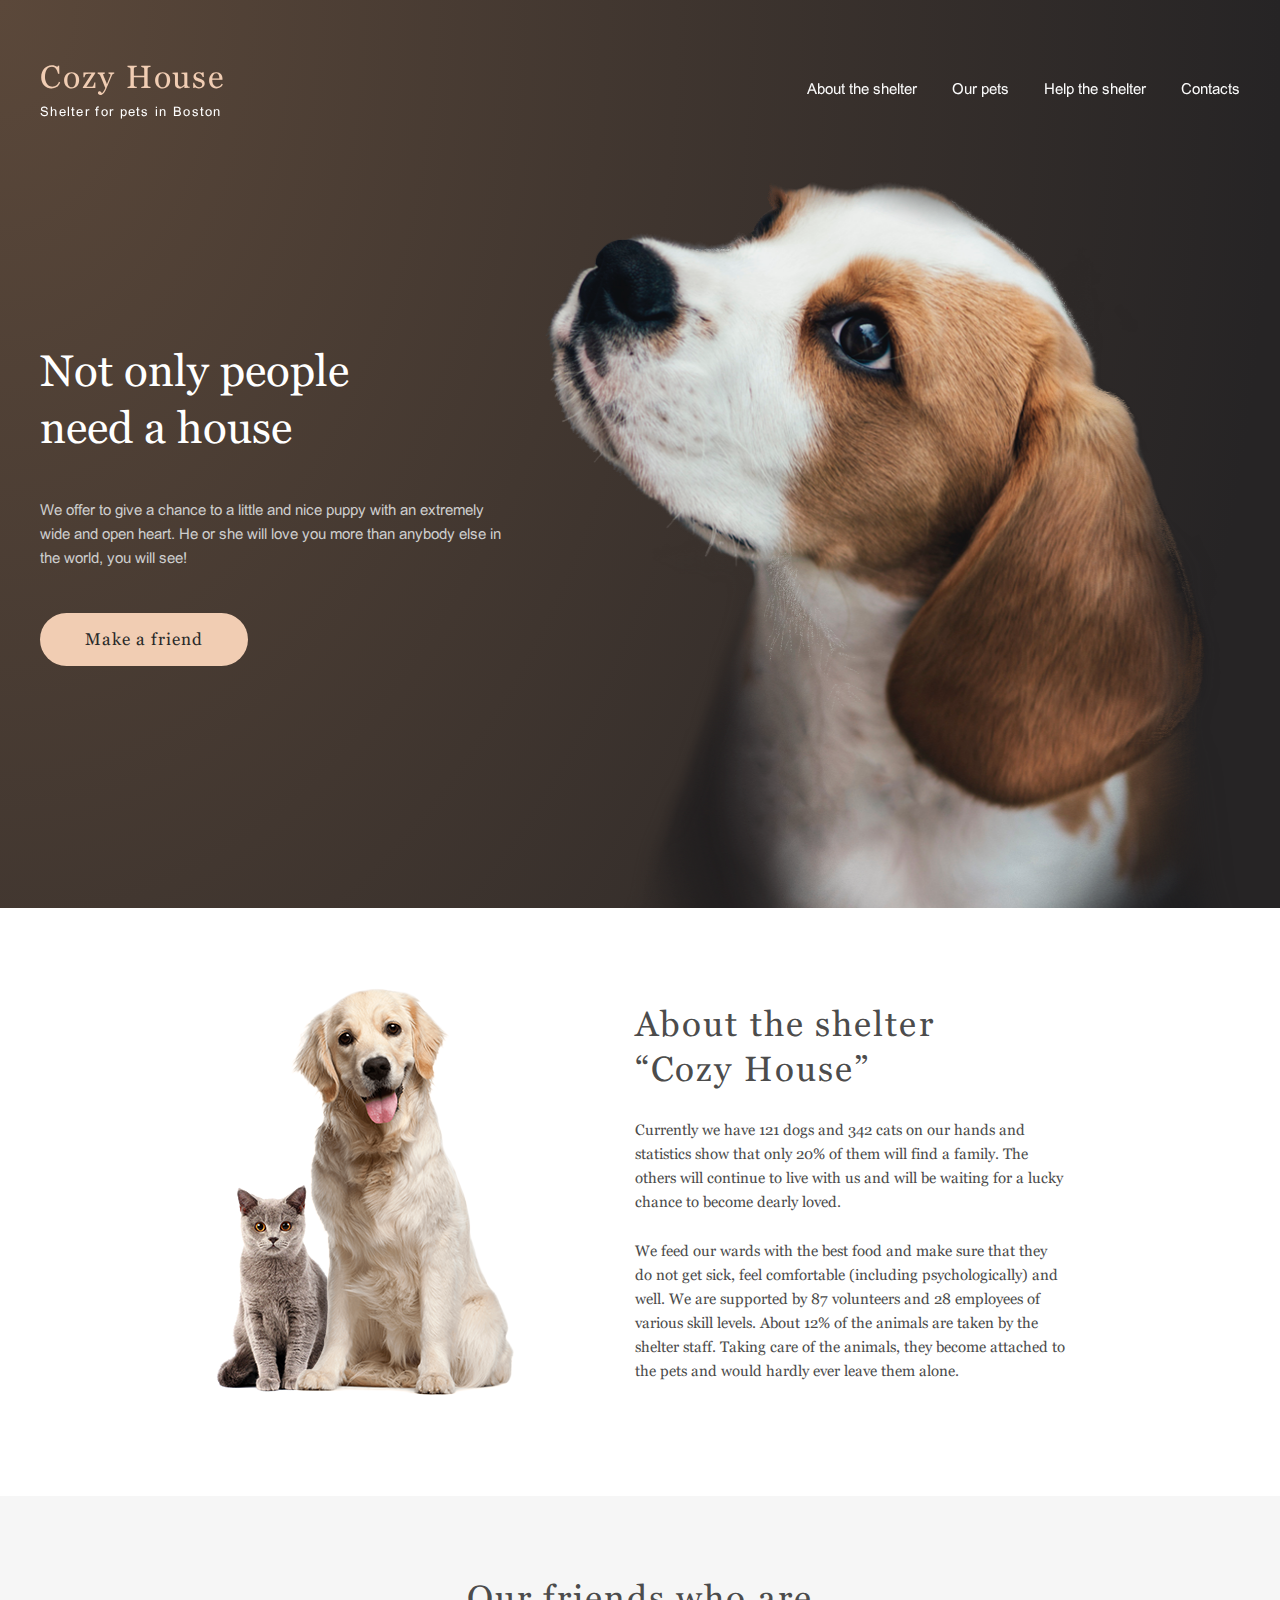
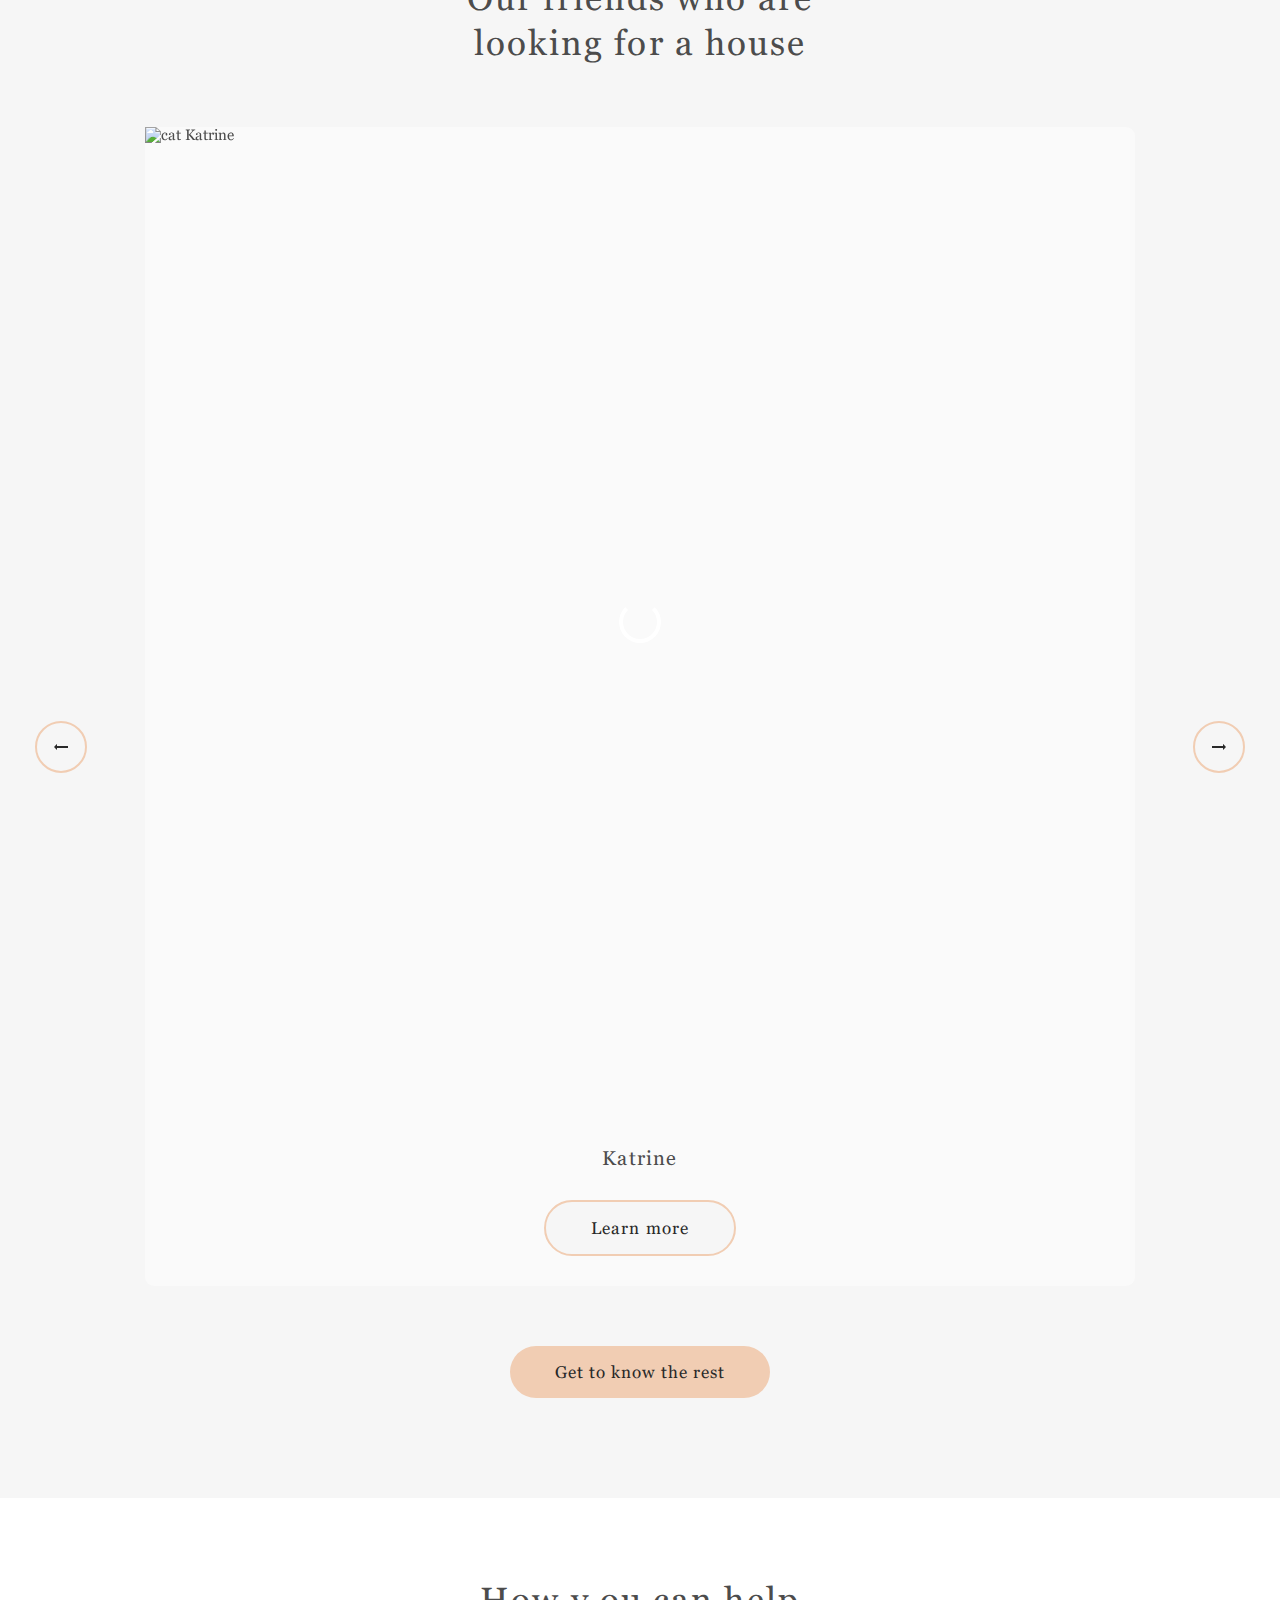
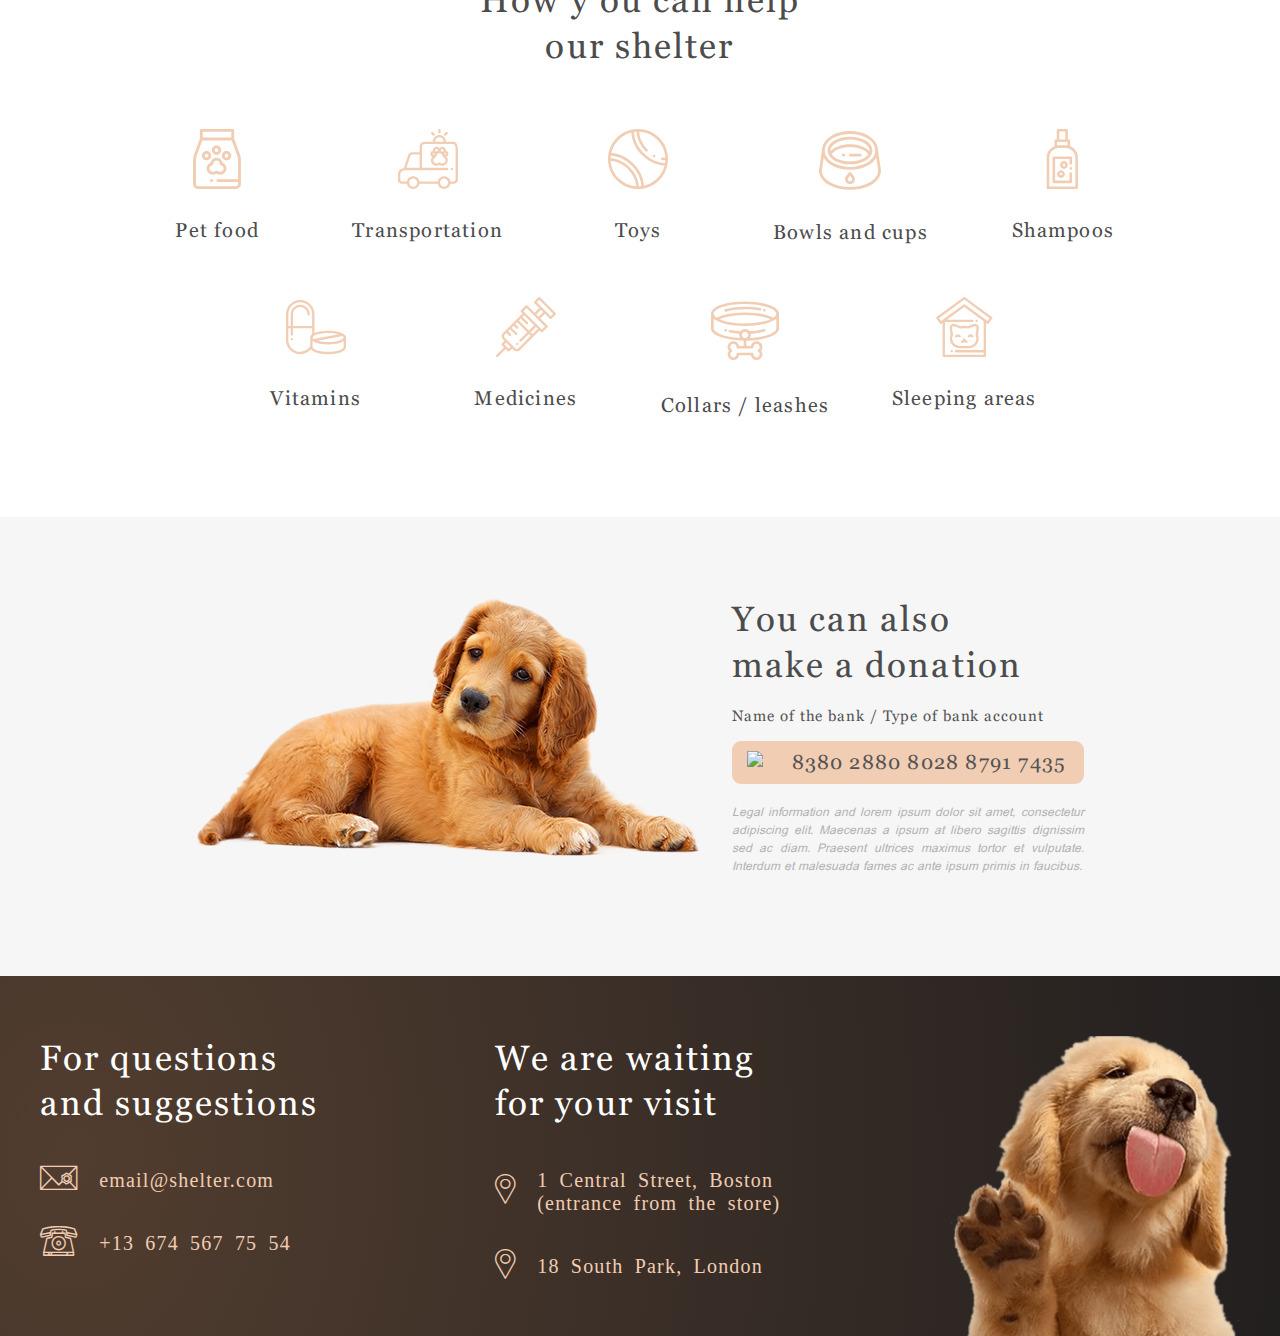
==== commit 367acd19: "fix: bug with blackout background" ====
--- a/pages/main/index.html
+++ b/pages/main/index.html
@@ -67,6 +67,82 @@
 					</div>
 				</div>
 			</section>
+			<section class="our-friends">
+				<div class="our-friends__container">
+					<h2 class="our-friends__title">Our friends who are looking for a house</h2>
+					<div class="our-friends__slider slider swiper">
+						<div class="slider__wraper swiper-wrapper">
+							<div class="slider__slide swiper-slide">
+								<div class="slider__slide-image">
+									<img class="swiper-lazy" data-src="../../assets/images/all_pets/pets-woody.jpg"
+										alt="cat Katrine">
+									<div class="swiper-lazy-preloader swiper-lazy-preloader-white"></div>
+								</div>
+								<h4 class="slider__slide-title">Katrine</h4>
+								<button class="slider__slide-btn">Learn more</button>
+							</div>
+							<div class="slider__slide swiper-slide">
+								<div class="slider__slide-image">
+									<img class="swiper-lazy" data-src="../../assets/images/all_pets/pets-katrine.jpg"
+										alt="cat Katrine">
+									<div class="swiper-lazy-preloader swiper-lazy-preloader-white"></div>
+								</div>
+								<h4 class="slider__slide-title">Katrine</h4>
+								<button class="slider__slide-btn">Learn more</button>
+							</div>
+							<div class="slider__slide swiper-slide">
+								<div class="slider__slide-image">
+									<img class="swiper-lazy" data-src="../../assets/images/all_pets/pets-sephia.jpg"
+										alt="cat Katrine">
+									<div class="swiper-lazy-preloader swiper-lazy-preloader-white"></div>
+								</div>
+								<h4 class="slider__slide-title">Katrine</h4>
+								<button class="slider__slide-btn">Learn more</button>
+							</div>
+							<div class="slider__slide swiper-slide">
+								<div class="slider__slide-image">
+									<img class="swiper-lazy" data-src="../../assets/images/all_pets/pets-scarlet.jpg"
+										alt="cat Katrine">
+									<div class="swiper-lazy-preloader swiper-lazy-preloader-white"></div>
+								</div>
+								<h4 class="slider__slide-title">Katrine</h4>
+								<button class="slider__slide-btn">Learn more</button>
+							</div>
+							<div class="slider__slide swiper-slide">
+								<div class="slider__slide-image">
+									<img class="swiper-lazy" data-src="../../assets/images/all_pets/pets-timmy.jpg"
+										alt="cat Katrine">
+									<div class="swiper-lazy-preloader swiper-lazy-preloader-white"></div>
+								</div>
+								<h4 class="slider__slide-title">Katrine</h4>
+								<button class="slider__slide-btn">Learn more</button>
+							</div>
+							<div class="slider__slide swiper-slide">
+								<div class="slider__slide-image">
+									<img class="swiper-lazy" data-src="../../assets/images/all_pets/pets-timmy.jpg"
+										alt="cat Katrine">
+									<div class="swiper-lazy-preloader swiper-lazy-preloader-white"></div>
+								</div>
+								<h4 class="slider__slide-title">Katrine</h4>
+								<button class="slider__slide-btn">Learn more</button>
+							</div>
+						</div>
+						<div class="slider__btns-wraper">
+							<div class="slider__btn slider__btn-prev swiper-button-prev">
+								<svg width="14" height="6" viewBox="0 0 14 6" fill="none" xmlns="http://www.w3.org/2000/svg">
+									<path d="M14 2V4H3V6L0 3L3 0V2H14Z" fill="#292929" />
+								</svg>
+							</div>
+							<div class="slider__btn slider__btn-next swiper-button-next">
+								<svg width="14" height="6" viewBox="0 0 14 6" fill="none" xmlns="http://www.w3.org/2000/svg">
+									<path d="M0 4V2L11 2V0L14 3L11 6V4L0 4Z" fill="#292929" />
+								</svg>
+							</div>
+						</div>
+					</div>
+					<button class="our-friends__btn">Get to know the rest</button>
+				</div>
+			</section>
 			<section class="help">
 				<div class="help__container">
 					<h2 class="help__title">How y ou can help our shelter</h2>
@@ -125,6 +201,28 @@
 							</div>
 							<h4 class="help__option-title">Sleeping areas</h4>
 						</div>
+					</div>
+				</div>
+			</section>
+			<section class="donation">
+				<div class="donation__container">
+					<div class="donation__image">
+						<img src="../../assets/images/donation-dog.jpg" alt="dog">
+					</div>
+					<div class="donation__content">
+						<h2 class="donation__title">You can also make a donation</h2>
+						<div class="donation__bank-account">
+							<p class="donation__type-account">Name of the bank / Type of bank account</p>
+							<div class="donation__credit-card">
+								<div class="donation__icon">
+									<img src="../../assets/icons/icon-credit-card.svg" alt="credit card">
+								</div>
+								<p class="donation__number">8380 2880 8028 8791 7435</p>
+							</div>
+						</div>
+						<p class="donation__text">Legal information and lorem ipsum dolor sit amet, consectetur adipiscing
+							elit. Maecenas a ipsum at libero sagittis dignissim sed ac diam. Praesent ultrices maximus
+							tortor et vulputate. Interdum et malesuada fames ac ante ipsum primis in faucibus.</p>
 					</div>
 				</div>
 			</section>
@@ -150,10 +248,9 @@
 				</div>
 			</div>
 		</footer>
+		<div class="blackout-screan"></div>
 	</div>
-
-	<div class="blackout-screan"></div>
-
+	<script src="../../js_modules/swiper-bundle.min.js"></script>
 	<script type="module" src="./script.js"></script>
 </body>
 
--- a/pages/main/style.css
+++ b/pages/main/style.css
@@ -155,6 +155,800 @@
   content: "\e904";
 }
 
+@font-face {
+  font-family: swiper-icons;
+  src: url("data:application/font-woff;charset=utf-8;base64, [base64]//wADZ2x5ZgAAAywAAADMAAAD2MHtryVoZWFkAAABbAAAADAAAAA2E2+eoWhoZWEAAAGcAAAAHwAAACQC9gDzaG10eAAAAigAAAAZAAAArgJkABFsb2NhAAAC0AAAAFoAAABaFQAUGG1heHAAAAG8AAAAHwAAACAAcABAbmFtZQAAA/gAAAE5AAACXvFdBwlwb3N0AAAFNAAAAGIAAACE5s74hXjaY2BkYGAAYpf5Hu/j+W2+MnAzMYDAzaX6QjD6/4//Bxj5GA8AuRwMYGkAPywL13jaY2BkYGA88P8Agx4j+/8fQDYfA1AEBWgDAIB2BOoAeNpjYGRgYNBh4GdgYgABEMnIABJzYNADCQAACWgAsQB42mNgYfzCOIGBlYGB0YcxjYGBwR1Kf2WQZGhhYGBiYGVmgAFGBiQQkOaawtDAoMBQxXjg/wEGPcYDDA4wNUA2CCgwsAAAO4EL6gAAeNpj2M0gyAACqxgGNWBkZ2D4/wMA+xkDdgAAAHjaY2BgYGaAYBkGRgYQiAHyGMF8FgYHIM3DwMHABGQrMOgyWDLEM1T9/w8UBfEMgLzE////P/5//f/V/xv+r4eaAAeMbAxwIUYmIMHEgKYAYjUcsDAwsLKxc3BycfPw8jEQA/[base64]/uznmfPFBNODM2K7MTQ45YEAZqGP81AmGGcF3iPqOop0r1SPTaTbVkfUe4HXj97wYE+yNwWYxwWu4v1ugWHgo3S1XdZEVqWM7ET0cfnLGxWfkgR42o2PvWrDMBSFj/IHLaF0zKjRgdiVMwScNRAoWUoH78Y2icB/yIY09An6AH2Bdu/UB+yxopYshQiEvnvu0dURgDt8QeC8PDw7Fpji3fEA4z/PEJ6YOB5hKh4dj3EvXhxPqH/SKUY3rJ7srZ4FZnh1PMAtPhwP6fl2PMJMPDgeQ4rY8YT6Gzao0eAEA409DuggmTnFnOcSCiEiLMgxCiTI6Cq5DZUd3Qmp10vO0LaLTd2cjN4fOumlc7lUYbSQcZFkutRG7g6JKZKy0RmdLY680CDnEJ+UMkpFFe1RN7nxdVpXrC4aTtnaurOnYercZg2YVmLN/d/gczfEimrE/fs/bOuq29Zmn8tloORaXgZgGa78yO9/cnXm2BpaGvq25Dv9S4E9+5SIc9PqupJKhYFSSl47+Qcr1mYNAAAAeNptw0cKwkAAAMDZJA8Q7OUJvkLsPfZ6zFVERPy8qHh2YER+3i/BP83vIBLLySsoKimrqKqpa2hp6+jq6RsYGhmbmJqZSy0sraxtbO3sHRydnEMU4uR6yx7JJXveP7WrDycAAAAAAAH//wACeNpjYGRgYOABYhkgZgJCZgZNBkYGLQZtIJsFLMYAAAw3ALgAeNolizEKgDAQBCchRbC2sFER0YD6qVQiBCv/H9ezGI6Z5XBAw8CBK/m5iQQVauVbXLnOrMZv2oLdKFa8Pjuru2hJzGabmOSLzNMzvutpB3N42mNgZGBg4GKQYzBhYMxJLMlj4GBgAYow/P/PAJJhLM6sSoWKfWCAAwDAjgbRAAB42mNgYGBkAIIbCZo5IPrmUn0hGA0AO8EFTQAA");
+  font-weight: 400;
+  font-style: normal;
+}
+
+:root {
+  --swiper-theme-color: #007aff;
+}
+
+.swiper {
+  margin-left: auto;
+  margin-right: auto;
+  position: relative;
+  overflow: hidden;
+  list-style: none;
+  padding: 0;
+  z-index: 1;
+}
+
+.swiper-vertical > .swiper-wrapper {
+  -webkit-box-orient: vertical;
+  -webkit-box-direction: normal;
+      -ms-flex-direction: column;
+          flex-direction: column;
+}
+
+.swiper-wrapper {
+  position: relative;
+  width: 100%;
+  height: 100%;
+  z-index: 1;
+  display: -webkit-box;
+  display: -ms-flexbox;
+  display: flex;
+  -webkit-transition-property: -webkit-transform;
+  transition-property: -webkit-transform;
+  transition-property: transform;
+  transition-property: transform, -webkit-transform;
+  -webkit-box-sizing: content-box;
+          box-sizing: content-box;
+}
+
+.swiper-android .swiper-slide,
+.swiper-wrapper {
+  -webkit-transform: translate3d(0px, 0, 0);
+          transform: translate3d(0px, 0, 0);
+}
+
+.swiper-pointer-events {
+  -ms-touch-action: pan-y;
+      touch-action: pan-y;
+}
+
+.swiper-pointer-events.swiper-vertical {
+  -ms-touch-action: pan-x;
+      touch-action: pan-x;
+}
+
+.swiper-slide {
+  -ms-flex-negative: 0;
+      flex-shrink: 0;
+  width: 100%;
+  height: 100%;
+  position: relative;
+  -webkit-transition-property: -webkit-transform;
+  transition-property: -webkit-transform;
+  transition-property: transform;
+  transition-property: transform, -webkit-transform;
+}
+
+.swiper-slide-invisible-blank {
+  visibility: hidden;
+}
+
+.swiper-autoheight,
+.swiper-autoheight .swiper-slide {
+  height: auto;
+}
+
+.swiper-autoheight .swiper-wrapper {
+  -webkit-box-align: start;
+      -ms-flex-align: start;
+          align-items: flex-start;
+  -webkit-transition-property: height, -webkit-transform;
+  transition-property: height, -webkit-transform;
+  transition-property: transform, height;
+  transition-property: transform, height, -webkit-transform;
+}
+
+.swiper-backface-hidden .swiper-slide {
+  -webkit-transform: translateZ(0);
+          transform: translateZ(0);
+  -webkit-backface-visibility: hidden;
+  backface-visibility: hidden;
+}
+
+.swiper-3d,
+.swiper-3d.swiper-css-mode .swiper-wrapper {
+  -webkit-perspective: 1200px;
+          perspective: 1200px;
+}
+
+.swiper-3d .swiper-cube-shadow,
+.swiper-3d .swiper-slide,
+.swiper-3d .swiper-slide-shadow,
+.swiper-3d .swiper-slide-shadow-bottom,
+.swiper-3d .swiper-slide-shadow-left,
+.swiper-3d .swiper-slide-shadow-right,
+.swiper-3d .swiper-slide-shadow-top,
+.swiper-3d .swiper-wrapper {
+  -webkit-transform-style: preserve-3d;
+          transform-style: preserve-3d;
+}
+
+.swiper-3d .swiper-slide-shadow,
+.swiper-3d .swiper-slide-shadow-bottom,
+.swiper-3d .swiper-slide-shadow-left,
+.swiper-3d .swiper-slide-shadow-right,
+.swiper-3d .swiper-slide-shadow-top {
+  position: absolute;
+  left: 0;
+  top: 0;
+  width: 100%;
+  height: 100%;
+  pointer-events: none;
+  z-index: 10;
+}
+
+.swiper-3d .swiper-slide-shadow {
+  background: rgba(0, 0, 0, 0.15);
+}
+
+.swiper-3d .swiper-slide-shadow-left {
+  background-image: -webkit-gradient(linear, right top, left top, from(rgba(0, 0, 0, 0.5)), to(rgba(0, 0, 0, 0)));
+  background-image: linear-gradient(to left, rgba(0, 0, 0, 0.5), rgba(0, 0, 0, 0));
+}
+
+.swiper-3d .swiper-slide-shadow-right {
+  background-image: -webkit-gradient(linear, left top, right top, from(rgba(0, 0, 0, 0.5)), to(rgba(0, 0, 0, 0)));
+  background-image: linear-gradient(to right, rgba(0, 0, 0, 0.5), rgba(0, 0, 0, 0));
+}
+
+.swiper-3d .swiper-slide-shadow-top {
+  background-image: -webkit-gradient(linear, left bottom, left top, from(rgba(0, 0, 0, 0.5)), to(rgba(0, 0, 0, 0)));
+  background-image: linear-gradient(to top, rgba(0, 0, 0, 0.5), rgba(0, 0, 0, 0));
+}
+
+.swiper-3d .swiper-slide-shadow-bottom {
+  background-image: -webkit-gradient(linear, left top, left bottom, from(rgba(0, 0, 0, 0.5)), to(rgba(0, 0, 0, 0)));
+  background-image: linear-gradient(to bottom, rgba(0, 0, 0, 0.5), rgba(0, 0, 0, 0));
+}
+
+.swiper-css-mode > .swiper-wrapper {
+  overflow: auto;
+  scrollbar-width: none;
+  -ms-overflow-style: none;
+}
+
+.swiper-css-mode > .swiper-wrapper::-webkit-scrollbar {
+  display: none;
+}
+
+.swiper-css-mode > .swiper-wrapper > .swiper-slide {
+  scroll-snap-align: start start;
+}
+
+.swiper-horizontal.swiper-css-mode > .swiper-wrapper {
+  -ms-scroll-snap-type: x mandatory;
+      scroll-snap-type: x mandatory;
+}
+
+.swiper-vertical.swiper-css-mode > .swiper-wrapper {
+  -ms-scroll-snap-type: y mandatory;
+      scroll-snap-type: y mandatory;
+}
+
+.swiper-centered > .swiper-wrapper::before {
+  content: "";
+  -ms-flex-negative: 0;
+      flex-shrink: 0;
+  -webkit-box-ordinal-group: 10000;
+      -ms-flex-order: 9999;
+          order: 9999;
+}
+
+.swiper-centered.swiper-horizontal > .swiper-wrapper > .swiper-slide:first-child {
+  -webkit-margin-start: var(--swiper-centered-offset-before);
+          margin-inline-start: var(--swiper-centered-offset-before);
+}
+
+.swiper-centered.swiper-horizontal > .swiper-wrapper::before {
+  height: 100%;
+  min-height: 1px;
+  width: var(--swiper-centered-offset-after);
+}
+
+.swiper-centered.swiper-vertical > .swiper-wrapper > .swiper-slide:first-child {
+  -webkit-margin-before: var(--swiper-centered-offset-before);
+          margin-block-start: var(--swiper-centered-offset-before);
+}
+
+.swiper-centered.swiper-vertical > .swiper-wrapper::before {
+  width: 100%;
+  min-width: 1px;
+  height: var(--swiper-centered-offset-after);
+}
+
+.swiper-centered > .swiper-wrapper > .swiper-slide {
+  scroll-snap-align: center center;
+}
+
+.swiper-virtual .swiper-slide {
+  -webkit-backface-visibility: hidden;
+  -webkit-transform: translateZ(0);
+          transform: translateZ(0);
+}
+
+.swiper-virtual.swiper-css-mode .swiper-wrapper::after {
+  content: "";
+  position: absolute;
+  left: 0;
+  top: 0;
+  pointer-events: none;
+}
+
+.swiper-virtual.swiper-css-mode.swiper-horizontal .swiper-wrapper::after {
+  height: 1px;
+  width: var(--swiper-virtual-size);
+}
+
+.swiper-virtual.swiper-css-mode.swiper-vertical .swiper-wrapper::after {
+  width: 1px;
+  height: var(--swiper-virtual-size);
+}
+
+:root {
+  --swiper-navigation-size: 44px;
+}
+
+.swiper-button-next,
+.swiper-button-prev {
+  position: absolute;
+  top: 50%;
+  width: calc(var(--swiper-navigation-size) / 44 * 27);
+  height: var(--swiper-navigation-size);
+  margin-top: calc(0px - (var(--swiper-navigation-size) / 2));
+  z-index: 10;
+  cursor: pointer;
+  display: -webkit-box;
+  display: -ms-flexbox;
+  display: flex;
+  -webkit-box-align: center;
+      -ms-flex-align: center;
+          align-items: center;
+  -webkit-box-pack: center;
+      -ms-flex-pack: center;
+          justify-content: center;
+  color: var(--swiper-navigation-color, var(--swiper-theme-color));
+}
+
+.swiper-button-next.swiper-button-disabled,
+.swiper-button-prev.swiper-button-disabled {
+  opacity: 0.35;
+  cursor: auto;
+  pointer-events: none;
+}
+
+.swiper-button-next:after,
+.swiper-button-prev:after {
+  font-family: swiper-icons;
+  font-size: var(--swiper-navigation-size);
+  text-transform: none !important;
+  letter-spacing: 0;
+  text-transform: none;
+  font-variant: initial;
+  line-height: 1;
+}
+
+.swiper-button-prev,
+.swiper-rtl .swiper-button-next {
+  left: 10px;
+  right: auto;
+}
+
+.swiper-button-prev:after,
+.swiper-rtl .swiper-button-next:after {
+  content: "prev";
+}
+
+.swiper-button-next,
+.swiper-rtl .swiper-button-prev {
+  right: 10px;
+  left: auto;
+}
+
+.swiper-button-next:after,
+.swiper-rtl .swiper-button-prev:after {
+  content: "next";
+}
+
+.swiper-button-lock {
+  display: none;
+}
+
+.swiper-pagination {
+  position: absolute;
+  text-align: center;
+  -webkit-transition: 0.3s opacity;
+  transition: 0.3s opacity;
+  -webkit-transform: translate3d(0, 0, 0);
+          transform: translate3d(0, 0, 0);
+  z-index: 10;
+}
+
+.swiper-pagination.swiper-pagination-hidden {
+  opacity: 0;
+}
+
+.swiper-horizontal > .swiper-pagination-bullets,
+.swiper-pagination-bullets.swiper-pagination-horizontal,
+.swiper-pagination-custom,
+.swiper-pagination-fraction {
+  bottom: 10px;
+  left: 0;
+  width: 100%;
+}
+
+.swiper-pagination-bullets-dynamic {
+  overflow: hidden;
+  font-size: 0;
+}
+
+.swiper-pagination-bullets-dynamic .swiper-pagination-bullet {
+  -webkit-transform: scale(0.33);
+          transform: scale(0.33);
+  position: relative;
+}
+
+.swiper-pagination-bullets-dynamic .swiper-pagination-bullet-active {
+  -webkit-transform: scale(1);
+          transform: scale(1);
+}
+
+.swiper-pagination-bullets-dynamic .swiper-pagination-bullet-active-main {
+  -webkit-transform: scale(1);
+          transform: scale(1);
+}
+
+.swiper-pagination-bullets-dynamic .swiper-pagination-bullet-active-prev {
+  -webkit-transform: scale(0.66);
+          transform: scale(0.66);
+}
+
+.swiper-pagination-bullets-dynamic .swiper-pagination-bullet-active-prev-prev {
+  -webkit-transform: scale(0.33);
+          transform: scale(0.33);
+}
+
+.swiper-pagination-bullets-dynamic .swiper-pagination-bullet-active-next {
+  -webkit-transform: scale(0.66);
+          transform: scale(0.66);
+}
+
+.swiper-pagination-bullets-dynamic .swiper-pagination-bullet-active-next-next {
+  -webkit-transform: scale(0.33);
+          transform: scale(0.33);
+}
+
+.swiper-pagination-bullet {
+  width: var(--swiper-pagination-bullet-width, var(--swiper-pagination-bullet-size, 8px));
+  height: var(--swiper-pagination-bullet-height, var(--swiper-pagination-bullet-size, 8px));
+  display: inline-block;
+  border-radius: 50%;
+  background: var(--swiper-pagination-bullet-inactive-color, #000);
+  opacity: var(--swiper-pagination-bullet-inactive-opacity, 0.2);
+}
+
+button.swiper-pagination-bullet {
+  border: none;
+  margin: 0;
+  padding: 0;
+  -webkit-box-shadow: none;
+          box-shadow: none;
+  -webkit-appearance: none;
+  -moz-appearance: none;
+       appearance: none;
+}
+
+.swiper-pagination-clickable .swiper-pagination-bullet {
+  cursor: pointer;
+}
+
+.swiper-pagination-bullet:only-child {
+  display: none !important;
+}
+
+.swiper-pagination-bullet-active {
+  opacity: var(--swiper-pagination-bullet-opacity, 1);
+  background: var(--swiper-pagination-color, var(--swiper-theme-color));
+}
+
+.swiper-pagination-vertical.swiper-pagination-bullets,
+.swiper-vertical > .swiper-pagination-bullets {
+  right: 10px;
+  top: 50%;
+  -webkit-transform: translate3d(0px, -50%, 0);
+          transform: translate3d(0px, -50%, 0);
+}
+
+.swiper-pagination-vertical.swiper-pagination-bullets .swiper-pagination-bullet,
+.swiper-vertical > .swiper-pagination-bullets .swiper-pagination-bullet {
+  margin: var(--swiper-pagination-bullet-vertical-gap, 6px) 0;
+  display: block;
+}
+
+.swiper-pagination-vertical.swiper-pagination-bullets.swiper-pagination-bullets-dynamic,
+.swiper-vertical > .swiper-pagination-bullets.swiper-pagination-bullets-dynamic {
+  top: 50%;
+  -webkit-transform: translateY(-50%);
+          transform: translateY(-50%);
+  width: 8px;
+}
+
+.swiper-pagination-vertical.swiper-pagination-bullets.swiper-pagination-bullets-dynamic .swiper-pagination-bullet,
+.swiper-vertical > .swiper-pagination-bullets.swiper-pagination-bullets-dynamic .swiper-pagination-bullet {
+  display: inline-block;
+  -webkit-transition: 0.2s top, 0.2s -webkit-transform;
+  transition: 0.2s top, 0.2s -webkit-transform;
+  transition: 0.2s transform, 0.2s top;
+  transition: 0.2s transform, 0.2s top, 0.2s -webkit-transform;
+}
+
+.swiper-horizontal > .swiper-pagination-bullets .swiper-pagination-bullet,
+.swiper-pagination-horizontal.swiper-pagination-bullets .swiper-pagination-bullet {
+  margin: 0 var(--swiper-pagination-bullet-horizontal-gap, 4px);
+}
+
+.swiper-horizontal > .swiper-pagination-bullets.swiper-pagination-bullets-dynamic,
+.swiper-pagination-horizontal.swiper-pagination-bullets.swiper-pagination-bullets-dynamic {
+  left: 50%;
+  -webkit-transform: translateX(-50%);
+          transform: translateX(-50%);
+  white-space: nowrap;
+}
+
+.swiper-horizontal > .swiper-pagination-bullets.swiper-pagination-bullets-dynamic .swiper-pagination-bullet,
+.swiper-pagination-horizontal.swiper-pagination-bullets.swiper-pagination-bullets-dynamic .swiper-pagination-bullet {
+  -webkit-transition: 0.2s left, 0.2s -webkit-transform;
+  transition: 0.2s left, 0.2s -webkit-transform;
+  transition: 0.2s transform, 0.2s left;
+  transition: 0.2s transform, 0.2s left, 0.2s -webkit-transform;
+}
+
+.swiper-horizontal.swiper-rtl > .swiper-pagination-bullets-dynamic .swiper-pagination-bullet {
+  -webkit-transition: 0.2s right, 0.2s -webkit-transform;
+  transition: 0.2s right, 0.2s -webkit-transform;
+  transition: 0.2s transform, 0.2s right;
+  transition: 0.2s transform, 0.2s right, 0.2s -webkit-transform;
+}
+
+.swiper-pagination-progressbar {
+  background: rgba(0, 0, 0, 0.25);
+  position: absolute;
+}
+
+.swiper-pagination-progressbar .swiper-pagination-progressbar-fill {
+  background: var(--swiper-pagination-color, var(--swiper-theme-color));
+  position: absolute;
+  left: 0;
+  top: 0;
+  width: 100%;
+  height: 100%;
+  -webkit-transform: scale(0);
+          transform: scale(0);
+  -webkit-transform-origin: left top;
+          transform-origin: left top;
+}
+
+.swiper-rtl .swiper-pagination-progressbar .swiper-pagination-progressbar-fill {
+  -webkit-transform-origin: right top;
+          transform-origin: right top;
+}
+
+.swiper-horizontal > .swiper-pagination-progressbar,
+.swiper-pagination-progressbar.swiper-pagination-horizontal,
+.swiper-pagination-progressbar.swiper-pagination-vertical.swiper-pagination-progressbar-opposite,
+.swiper-vertical > .swiper-pagination-progressbar.swiper-pagination-progressbar-opposite {
+  width: 100%;
+  height: 4px;
+  left: 0;
+  top: 0;
+}
+
+.swiper-horizontal > .swiper-pagination-progressbar.swiper-pagination-progressbar-opposite,
+.swiper-pagination-progressbar.swiper-pagination-horizontal.swiper-pagination-progressbar-opposite,
+.swiper-pagination-progressbar.swiper-pagination-vertical,
+.swiper-vertical > .swiper-pagination-progressbar {
+  width: 4px;
+  height: 100%;
+  left: 0;
+  top: 0;
+}
+
+.swiper-pagination-lock {
+  display: none;
+}
+
+.swiper-scrollbar {
+  border-radius: 10px;
+  position: relative;
+  -ms-touch-action: none;
+  background: rgba(0, 0, 0, 0.1);
+}
+
+.swiper-horizontal > .swiper-scrollbar {
+  position: absolute;
+  left: 1%;
+  bottom: 3px;
+  z-index: 50;
+  height: 5px;
+  width: 98%;
+}
+
+.swiper-vertical > .swiper-scrollbar {
+  position: absolute;
+  right: 3px;
+  top: 1%;
+  z-index: 50;
+  width: 5px;
+  height: 98%;
+}
+
+.swiper-scrollbar-drag {
+  height: 100%;
+  width: 100%;
+  position: relative;
+  background: rgba(0, 0, 0, 0.5);
+  border-radius: 10px;
+  left: 0;
+  top: 0;
+}
+
+.swiper-scrollbar-cursor-drag {
+  cursor: move;
+}
+
+.swiper-scrollbar-lock {
+  display: none;
+}
+
+.swiper-zoom-container {
+  width: 100%;
+  height: 100%;
+  display: -webkit-box;
+  display: -ms-flexbox;
+  display: flex;
+  -webkit-box-pack: center;
+      -ms-flex-pack: center;
+          justify-content: center;
+  -webkit-box-align: center;
+      -ms-flex-align: center;
+          align-items: center;
+  text-align: center;
+}
+
+.swiper-zoom-container > canvas,
+.swiper-zoom-container > img,
+.swiper-zoom-container > svg {
+  max-width: 100%;
+  max-height: 100%;
+  -o-object-fit: contain;
+     object-fit: contain;
+}
+
+.swiper-slide-zoomed {
+  cursor: move;
+}
+
+.swiper-lazy-preloader {
+  width: 42px;
+  height: 42px;
+  position: absolute;
+  left: 50%;
+  top: 50%;
+  margin-left: -21px;
+  margin-top: -21px;
+  z-index: 10;
+  -webkit-transform-origin: 50%;
+          transform-origin: 50%;
+  -webkit-box-sizing: border-box;
+          box-sizing: border-box;
+  border: 4px solid var(--swiper-preloader-color, var(--swiper-theme-color));
+  border-radius: 50%;
+  border-top-color: transparent;
+}
+
+.swiper-slide-visible .swiper-lazy-preloader {
+  -webkit-animation: swiper-preloader-spin 1s infinite linear;
+          animation: swiper-preloader-spin 1s infinite linear;
+}
+
+.swiper-lazy-preloader-white {
+  --swiper-preloader-color: #fff;
+}
+
+.swiper-lazy-preloader-black {
+  --swiper-preloader-color: #000;
+}
+
+@-webkit-keyframes swiper-preloader-spin {
+  100% {
+    -webkit-transform: rotate(360deg);
+            transform: rotate(360deg);
+  }
+}
+
+@keyframes swiper-preloader-spin {
+  100% {
+    -webkit-transform: rotate(360deg);
+            transform: rotate(360deg);
+  }
+}
+
+.swiper .swiper-notification {
+  position: absolute;
+  left: 0;
+  top: 0;
+  pointer-events: none;
+  opacity: 0;
+  z-index: -1000;
+}
+
+.swiper-free-mode > .swiper-wrapper {
+  -webkit-transition-timing-function: ease-out;
+          transition-timing-function: ease-out;
+  margin: 0 auto;
+}
+
+.swiper-grid > .swiper-wrapper {
+  -ms-flex-wrap: wrap;
+      flex-wrap: wrap;
+}
+
+.swiper-grid-column > .swiper-wrapper {
+  -ms-flex-wrap: wrap;
+      flex-wrap: wrap;
+  -webkit-box-orient: vertical;
+  -webkit-box-direction: normal;
+      -ms-flex-direction: column;
+          flex-direction: column;
+}
+
+.swiper-fade.swiper-free-mode .swiper-slide {
+  -webkit-transition-timing-function: ease-out;
+          transition-timing-function: ease-out;
+}
+
+.swiper-fade .swiper-slide {
+  pointer-events: none;
+  -webkit-transition-property: opacity;
+  transition-property: opacity;
+}
+
+.swiper-fade .swiper-slide .swiper-slide {
+  pointer-events: none;
+}
+
+.swiper-fade .swiper-slide-active,
+.swiper-fade .swiper-slide-active .swiper-slide-active {
+  pointer-events: auto;
+}
+
+.swiper-cube {
+  overflow: visible;
+}
+
+.swiper-cube .swiper-slide {
+  pointer-events: none;
+  -webkit-backface-visibility: hidden;
+  backface-visibility: hidden;
+  z-index: 1;
+  visibility: hidden;
+  -webkit-transform-origin: 0 0;
+          transform-origin: 0 0;
+  width: 100%;
+  height: 100%;
+}
+
+.swiper-cube .swiper-slide .swiper-slide {
+  pointer-events: none;
+}
+
+.swiper-cube.swiper-rtl .swiper-slide {
+  -webkit-transform-origin: 100% 0;
+          transform-origin: 100% 0;
+}
+
+.swiper-cube .swiper-slide-active,
+.swiper-cube .swiper-slide-active .swiper-slide-active {
+  pointer-events: auto;
+}
+
+.swiper-cube .swiper-slide-active,
+.swiper-cube .swiper-slide-next,
+.swiper-cube .swiper-slide-next + .swiper-slide,
+.swiper-cube .swiper-slide-prev {
+  pointer-events: auto;
+  visibility: visible;
+}
+
+.swiper-cube .swiper-slide-shadow-bottom,
+.swiper-cube .swiper-slide-shadow-left,
+.swiper-cube .swiper-slide-shadow-right,
+.swiper-cube .swiper-slide-shadow-top {
+  z-index: 0;
+  -webkit-backface-visibility: hidden;
+  backface-visibility: hidden;
+}
+
+.swiper-cube .swiper-cube-shadow {
+  position: absolute;
+  left: 0;
+  bottom: 0px;
+  width: 100%;
+  height: 100%;
+  opacity: 0.6;
+  z-index: 0;
+}
+
+.swiper-cube .swiper-cube-shadow:before {
+  content: "";
+  background: #000;
+  position: absolute;
+  left: 0;
+  top: 0;
+  bottom: 0;
+  right: 0;
+  -webkit-filter: blur(50px);
+          filter: blur(50px);
+}
+
+.swiper-flip {
+  overflow: visible;
+}
+
+.swiper-flip .swiper-slide {
+  pointer-events: none;
+  -webkit-backface-visibility: hidden;
+  backface-visibility: hidden;
+  z-index: 1;
+}
+
+.swiper-flip .swiper-slide .swiper-slide {
+  pointer-events: none;
+}
+
+.swiper-flip .swiper-slide-active,
+.swiper-flip .swiper-slide-active .swiper-slide-active {
+  pointer-events: auto;
+}
+
+.swiper-flip .swiper-slide-shadow-bottom,
+.swiper-flip .swiper-slide-shadow-left,
+.swiper-flip .swiper-slide-shadow-right,
+.swiper-flip .swiper-slide-shadow-top {
+  z-index: 0;
+  -webkit-backface-visibility: hidden;
+  backface-visibility: hidden;
+}
+
+.swiper-creative .swiper-slide {
+  -webkit-backface-visibility: hidden;
+  backface-visibility: hidden;
+  overflow: hidden;
+  -webkit-transition-property: opacity, height, -webkit-transform;
+  transition-property: opacity, height, -webkit-transform;
+  transition-property: transform, opacity, height;
+  transition-property: transform, opacity, height, -webkit-transform;
+}
+
+.swiper-cards {
+  overflow: visible;
+}
+
+.swiper-cards .swiper-slide {
+  -webkit-transform-origin: center bottom;
+          transform-origin: center bottom;
+  -webkit-backface-visibility: hidden;
+  backface-visibility: hidden;
+  overflow: hidden;
+}
+
 body {
   font-family: "Georgia_regular";
   line-height: 1;
@@ -167,26 +961,6 @@
   overflow: hidden;
 }
 
-.blackout-screan {
-  position: absolute;
-  top: 0;
-  left: 0;
-  height: 100%;
-  width: 100%;
-  background-color: rgba(41, 41, 41, 0.6);
-  opacity: 0;
-  visibility: hidden;
-  -webkit-transition: 0.5s ease-out 0s;
-  transition: 0.5s ease-out 0s;
-}
-
-.blackout-screan.active {
-  opacity: 1;
-  visibility: visible;
-  -webkit-transition: 0.5s ease-in 0.1s;
-  transition: 0.5s ease-in 0.1s;
-}
-
 [class*="__container"] {
   max-width: 1230px;
   padding: 0 15px;
@@ -236,6 +1010,7 @@
 }
 
 .wraper {
+  position: relative;
   min-height: 100%;
   display: -webkit-box;
   display: -ms-flexbox;
@@ -244,6 +1019,27 @@
   -webkit-box-direction: normal;
       -ms-flex-direction: column;
           flex-direction: column;
+}
+
+.blackout-screan {
+  position: absolute;
+  top: 0;
+  left: 0;
+  height: 100%;
+  width: 100%;
+  background-color: rgba(41, 41, 41, 0.6);
+  z-index: 1;
+  opacity: 0;
+  visibility: hidden;
+  -webkit-transition: 0.5s ease-out 0s;
+  transition: 0.5s ease-out 0s;
+}
+
+.blackout-screan.active {
+  opacity: 1;
+  visibility: visible;
+  -webkit-transition: 0.5s ease-in 0.1s;
+  transition: 0.5s ease-in 0.1s;
 }
 
 .header {
@@ -587,6 +1383,12 @@
   letter-spacing: 0.06em;
   padding: 0.883em 2.647em;
   border-radius: 100px;
+  -webkit-transition: 0.3s ease;
+  transition: 0.3s ease;
+}
+
+.main .start-block__btn:hover {
+  background-color: #fddcc4;
 }
 
 .main .start-block__image {
@@ -727,6 +1529,182 @@
 
 .main .about__par {
   line-height: 160%;
+}
+
+.main .our-friends {
+  padding: 80px 0 100px 0;
+  background: #f6f6f6;
+}
+
+@media (max-width: 36em) {
+  .main .our-friends {
+    padding: 42px 0;
+  }
+}
+
+.main .our-friends__container {
+  position: relative;
+  display: -webkit-box;
+  display: -ms-flexbox;
+  display: flex;
+  -webkit-box-orient: vertical;
+  -webkit-box-direction: normal;
+      -ms-flex-direction: column;
+          flex-direction: column;
+  -webkit-box-align: center;
+      -ms-flex-align: center;
+          align-items: center;
+}
+
+.main .our-friends__title {
+  max-width: 25rem;
+  text-align: center;
+  margin-bottom: 3.75rem;
+}
+
+@media (max-width: 36em) {
+  .main .our-friends__title {
+    margin-bottom: 2.625rem;
+  }
+}
+
+.main .our-friends__slider {
+  position: static;
+  width: 82.5%;
+}
+
+@media (max-width: 48em) {
+  .main .our-friends__slider {
+    width: 75.521%;
+  }
+}
+
+.main .our-friends__slider:not(:last-child) {
+  margin-bottom: 3.75rem;
+}
+
+@media (max-width: 36em) {
+  .main .our-friends__slider:not(:last-child) {
+    margin-bottom: 2.625rem;
+  }
+}
+
+.main .our-friends__btn {
+  background-color: #f1cdb3;
+  color: #292929;
+  font-size: 1.0625rem;
+  line-height: 130%;
+  letter-spacing: 0.06em;
+  border-radius: 100px;
+  padding: 0.8824em 2.6471em;
+  -webkit-transition: 0.3s ease;
+  transition: 0.3s ease;
+}
+
+.main .our-friends__btn:hover {
+  border-color: #fddcc4;
+  background-color: #fddcc4;
+}
+
+.main .slider__slide {
+  display: -webkit-box;
+  display: -ms-flexbox;
+  display: flex;
+  -webkit-box-orient: vertical;
+  -webkit-box-direction: normal;
+      -ms-flex-direction: column;
+          flex-direction: column;
+  -webkit-box-align: center;
+      -ms-flex-align: center;
+          align-items: center;
+  padding-bottom: 1.875rem;
+  background: #fafafa;
+  border-radius: 9px;
+}
+
+.main .slider__slide :not(:last-child) {
+  margin-bottom: 1.875rem;
+}
+
+.main .slider__slide-image {
+  position: relative;
+  width: 100%;
+  padding-bottom: 100%;
+}
+
+@media (max-width: 20em) {
+  .main .slider__slide-image {
+    width: 270px;
+    padding-bottom: 270px;
+  }
+}
+
+.main .slider__slide-image img {
+  position: absolute;
+  top: 0;
+  left: 0;
+  width: 100%;
+  height: 100%;
+  -o-object-fit: contain;
+     object-fit: contain;
+}
+
+@media (max-width: 36em) {
+  .main .slider__btns-wraper {
+    position: relative;
+    max-width: 200px;
+    margin: 70px auto 0 auto;
+  }
+}
+
+.main .slider__slide-btn {
+  font-size: 1.0625rem;
+  line-height: 130%;
+  letter-spacing: 0.06em;
+  color: #292929;
+  border: 2px solid #f1cdb3;
+  padding: 0.8824em 2.6471em;
+  border-radius: 100px;
+  background: #f6f6f6;
+  -webkit-transition: 0.3s ease;
+  transition: 0.3s ease;
+}
+
+.main .slider__slide-btn:hover {
+  border-color: #fddcc4;
+  background-color: #fddcc4;
+}
+
+.main .slider__btn {
+  position: absolute;
+  top: 56%;
+  -webkit-transform: translate(0%, -56%);
+          transform: translate(0%, -56%);
+  display: inline-block;
+  border: 2px solid #f1cdb3;
+  border-radius: 100px;
+  width: 52px;
+  height: 52px;
+  -webkit-transition: 0.3s ease;
+  transition: 0.3s ease;
+}
+
+.main .slider__btn:hover {
+  border-color: #fddcc4;
+  background-color: #fddcc4;
+}
+
+.main .slider__btn svg {
+  position: absolute;
+  top: 50%;
+  left: 50%;
+  -webkit-transform: translate(-50%, -50%);
+          transform: translate(-50%, -50%);
+}
+
+.main .slider__btn::after, .main .slider__btn::before {
+  content: "";
+  display: none;
 }
 
 .main .help {
@@ -769,9 +1747,6 @@
 
 @media (max-width: 36em) {
   .main .help__variety {
-    -webkit-box-pack: start;
-        -ms-flex-pack: start;
-            justify-content: start;
     gap: 30px;
   }
 }
@@ -817,6 +1792,190 @@
   height: 100%;
   -o-object-fit: cover;
      object-fit: cover;
+}
+
+.main .donation {
+  padding: 80px 0 100px 0;
+  background: #f6f6f6;
+}
+
+@media (max-width: 36em) {
+  .main .donation {
+    padding: 42px 0;
+  }
+}
+
+.main .donation__container {
+  display: -webkit-box;
+  display: -ms-flexbox;
+  display: flex;
+  -webkit-box-pack: center;
+      -ms-flex-pack: center;
+          justify-content: center;
+}
+
+@media (max-width: 48em) {
+  .main .donation__container {
+    -webkit-box-orient: vertical;
+    -webkit-box-direction: reverse;
+        -ms-flex-direction: column-reverse;
+            flex-direction: column-reverse;
+    -webkit-box-align: center;
+        -ms-flex-align: center;
+            align-items: center;
+  }
+}
+
+.main .donation__image {
+  position: relative;
+  -webkit-box-flex: 0;
+      -ms-flex: 0 1 42.084%;
+          flex: 0 1 42.084%;
+  padding-bottom: 21.75%;
+  -ms-flex-item-align: start;
+      align-self: flex-start;
+}
+
+@media (max-width: 62em) {
+  .main .donation__image {
+    -ms-flex-item-align: center;
+        -ms-grid-row-align: center;
+        align-self: center;
+  }
+}
+
+@media (max-width: 48em) {
+  .main .donation__image {
+    width: 68.429%;
+    padding-bottom: 35.366%;
+  }
+}
+
+@media (max-width: 36em) {
+  .main .donation__image {
+    width: 89.655%;
+    padding-bottom: 46.621%;
+  }
+}
+
+.main .donation__image img {
+  position: absolute;
+  top: 0;
+  left: 0;
+  width: 100%;
+  height: 100%;
+  -o-object-fit: contain;
+     object-fit: contain;
+}
+
+.main .donation__content {
+  -webkit-box-flex: 0;
+      -ms-flex: 0 1 auto;
+          flex: 0 1 auto;
+  max-width: 22rem;
+  margin-left: 1.875rem;
+}
+
+@media (max-width: 48em) {
+  .main .donation__content {
+    margin: 0px 0px 3.75rem 0px;
+  }
+}
+
+@media (max-width: 36em) {
+  .main .donation__content {
+    max-width: 17.5rem;
+    margin: 0px 0px 2.625rem 0px;
+  }
+}
+
+.main .donation__title {
+  max-width: 18.758rem;
+}
+
+@media (max-width: 36em) {
+  .main .donation__title {
+    max-width: 13rem;
+    text-align: center;
+    margin: 0 auto;
+  }
+}
+
+.main .donation__title:not(:last-child) {
+  margin-bottom: 1.25rem;
+}
+
+.main .donation__bank-account:not(:last-child) {
+  margin-bottom: 1.25rem;
+}
+
+.main .donation__type-account {
+  color: #545454;
+  line-height: 110%;
+  letter-spacing: 0.06em;
+  margin-bottom: 1rem;
+}
+
+@media (max-width: 36em) {
+  .main .donation__type-account {
+    font-size: 13px;
+    line-height: 160%;
+  }
+}
+
+.main .donation__credit-card {
+  display: -webkit-box;
+  display: -ms-flexbox;
+  display: flex;
+  -webkit-box-align: center;
+      -ms-flex-align: center;
+          align-items: center;
+  padding: 0.5em 0.75em;
+  font-size: 1.25rem;
+  line-height: 115%;
+  color: #545454;
+  background-color: #f1cdb3;
+  border-radius: 9px;
+}
+
+.main .donation__icon {
+  position: relative;
+  margin-right: 15px;
+  width: 30px;
+  height: 23px;
+}
+
+.main .donation__icon img {
+  position: absolute;
+  top: 0;
+  left: 0;
+  width: 100%;
+  height: 100%;
+  -o-object-fit: contain;
+     object-fit: contain;
+}
+
+.main .donation__number {
+  font-size: 20px;
+  line-height: 115%;
+  letter-spacing: 0.06em;
+  white-space: nowrap;
+}
+
+@media (max-width: 36em) {
+  .main .donation__number {
+    font-size: 15px;
+    line-height: 110%;
+  }
+}
+
+.main .donation__text {
+  font-family: "Arial";
+  font-style: italic;
+  font-size: 0.75rem;
+  line-height: 150%;
+  text-align: justify;
+  color: #b2b2b2;
 }
 
 .footer {
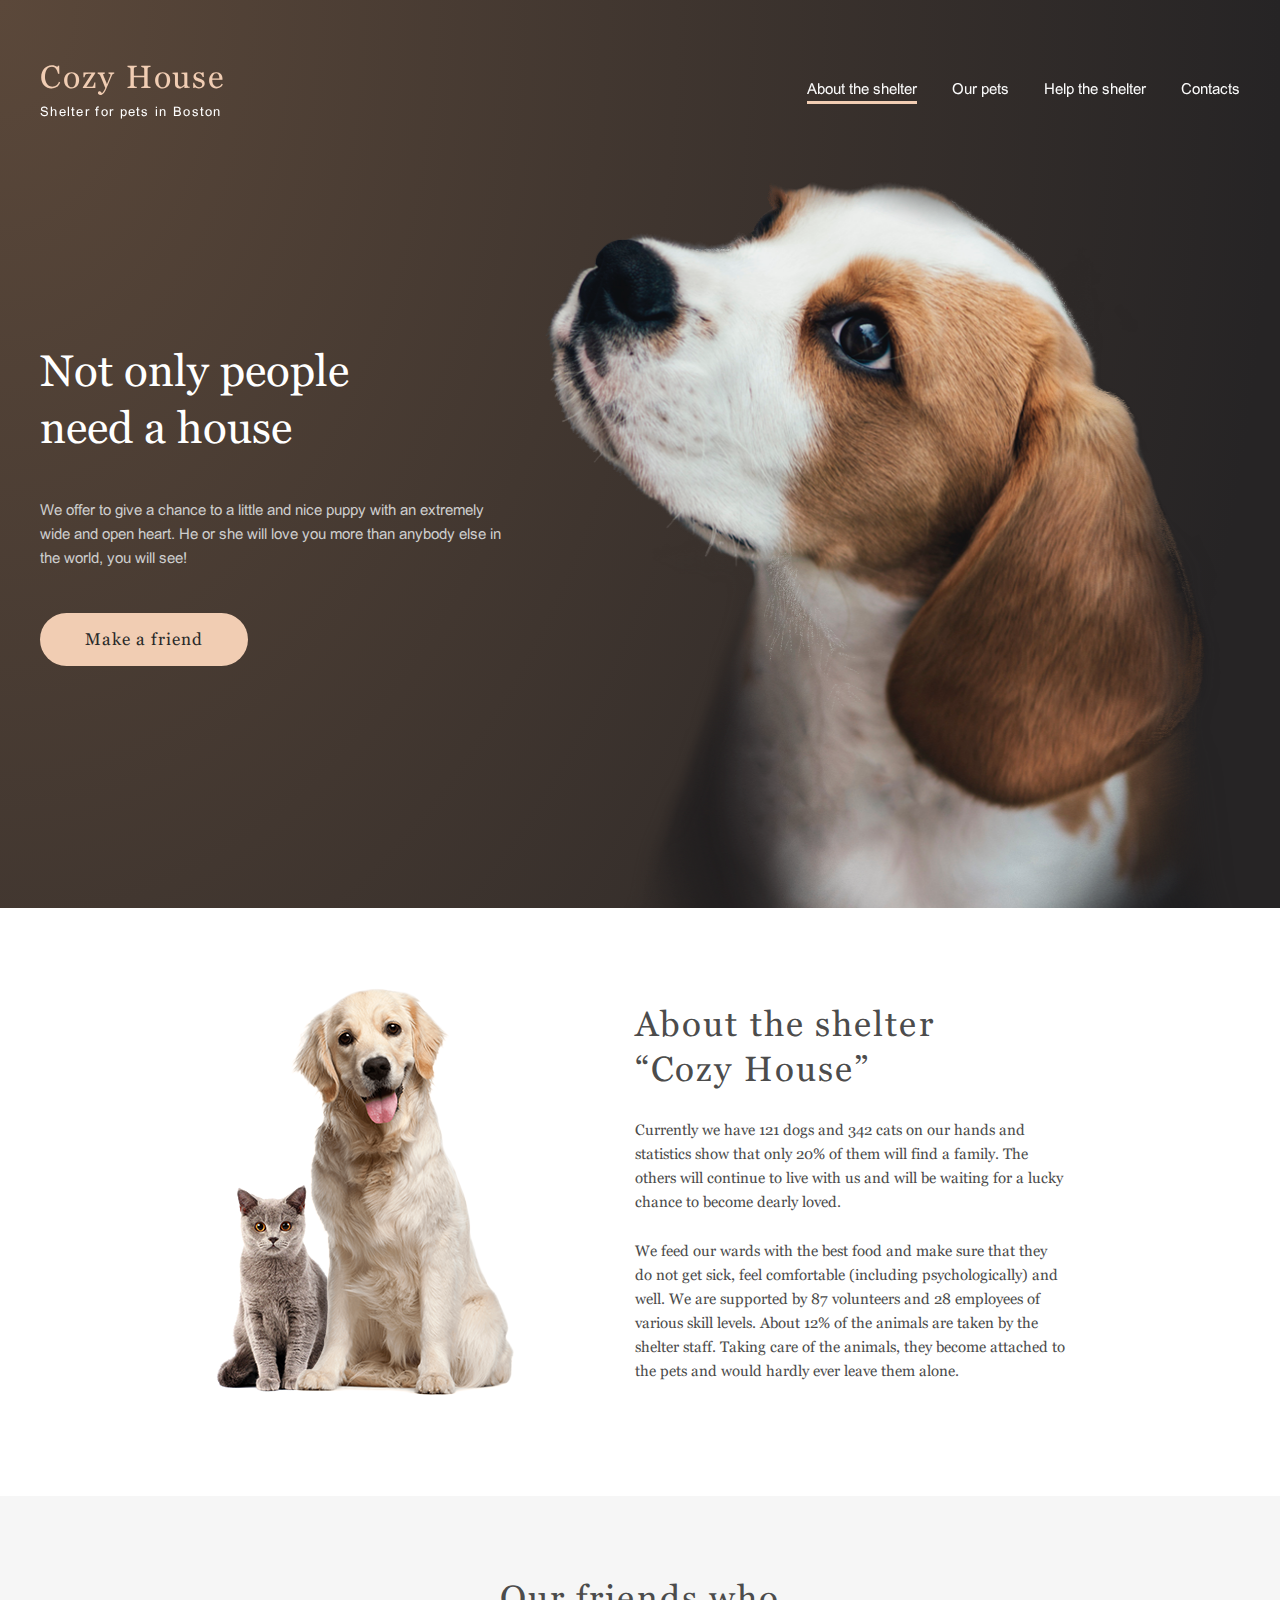
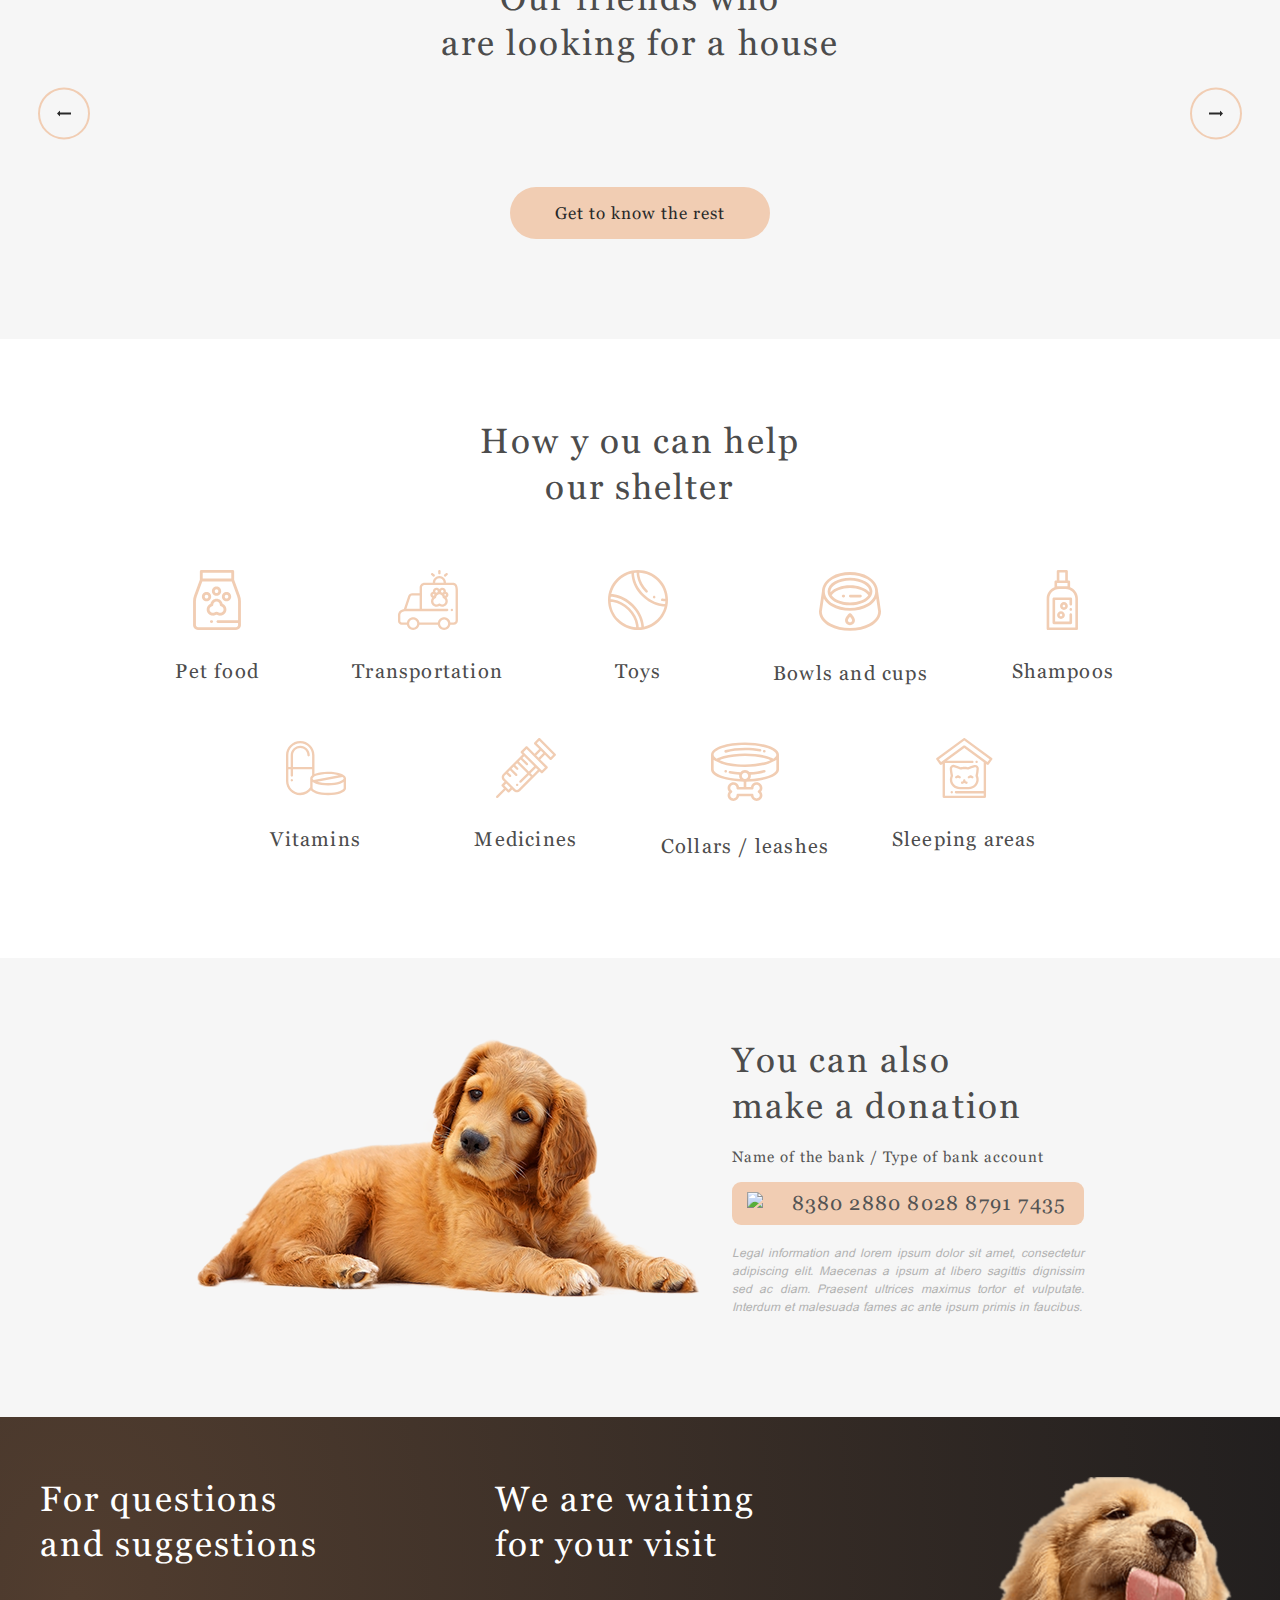
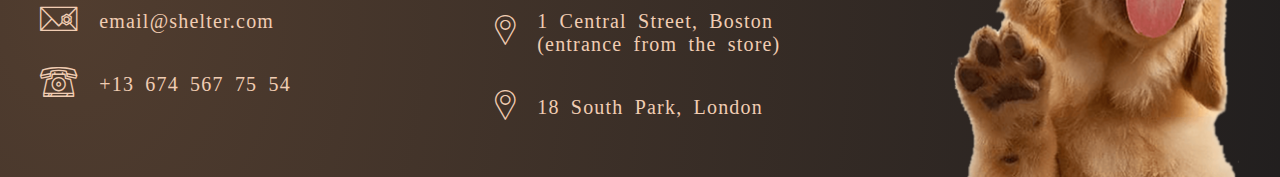
==== commit 71f97584: "fix: changed functions "switchPopap" and "switchSlides"" ====
--- a/pages/main/index.html
+++ b/pages/main/index.html
@@ -6,12 +6,13 @@
 	<meta http-equiv="X-UA-Compatible" content="IE=edge">
 	<meta name="viewport" content="width=device-width, initial-scale=1.0">
 	<title>SHELTER</title>
+	<link rel="shortcut icon" href="../../assets/favicon.ico" type="image/x-icon">
 	<link rel="stylesheet" href="./style.css">
 </head>
 
 <body>
 	<div class="wraper">
-		<header class="header">
+		<header class="header lock-padding">
 			<div class="header__container">
 				<div class="header__logo">
 					<h3 class="header__logo-title">Cozy House</h3>
@@ -20,10 +21,10 @@
 				<div class="header__menu menu">
 					<nav class="menu__body">
 						<ul class="menu__list">
-							<li><a href="#" class="menu__link">About the shelter</a></li>
-							<li><a href="#" class="menu__link">Our pets</a></li>
-							<li><a href="#" class="menu__link">Help the shelter</a></li>
-							<li><a href="#" class="menu__link">Contacts</a></li>
+							<li><a href="#about" class="menu__link active">About the shelter</a></li>
+							<li><a href="../pets/index.html" class="menu__link">Our pets</a></li>
+							<li><a href="#help" class="menu__link">Help the shelter</a></li>
+							<li><a href="#contacts" class="menu__link">Contacts</a></li>
 						</ul>
 					</nav>
 					<div class="menu__icon icon-menu">
@@ -33,7 +34,7 @@
 			</div>
 		</header>
 		<main class="main">
-			<section class="start-block">
+			<section class="start-block" id="about">
 				<div class="start-block__container">
 					<div class="start-block__info">
 						<h1 class="start-block__title ">Not only people need a house</h1>
@@ -69,81 +70,30 @@
 			</section>
 			<section class="our-friends">
 				<div class="our-friends__container">
-					<h2 class="our-friends__title">Our friends who are looking for a house</h2>
-					<div class="our-friends__slider slider swiper">
-						<div class="slider__wraper swiper-wrapper">
-							<div class="slider__slide swiper-slide">
-								<div class="slider__slide-image">
-									<img class="swiper-lazy" data-src="../../assets/images/all_pets/pets-woody.jpg"
-										alt="cat Katrine">
-									<div class="swiper-lazy-preloader swiper-lazy-preloader-white"></div>
-								</div>
-								<h4 class="slider__slide-title">Katrine</h4>
-								<button class="slider__slide-btn">Learn more</button>
-							</div>
-							<div class="slider__slide swiper-slide">
-								<div class="slider__slide-image">
-									<img class="swiper-lazy" data-src="../../assets/images/all_pets/pets-katrine.jpg"
-										alt="cat Katrine">
-									<div class="swiper-lazy-preloader swiper-lazy-preloader-white"></div>
-								</div>
-								<h4 class="slider__slide-title">Katrine</h4>
-								<button class="slider__slide-btn">Learn more</button>
-							</div>
-							<div class="slider__slide swiper-slide">
-								<div class="slider__slide-image">
-									<img class="swiper-lazy" data-src="../../assets/images/all_pets/pets-sephia.jpg"
-										alt="cat Katrine">
-									<div class="swiper-lazy-preloader swiper-lazy-preloader-white"></div>
-								</div>
-								<h4 class="slider__slide-title">Katrine</h4>
-								<button class="slider__slide-btn">Learn more</button>
-							</div>
-							<div class="slider__slide swiper-slide">
-								<div class="slider__slide-image">
-									<img class="swiper-lazy" data-src="../../assets/images/all_pets/pets-scarlet.jpg"
-										alt="cat Katrine">
-									<div class="swiper-lazy-preloader swiper-lazy-preloader-white"></div>
-								</div>
-								<h4 class="slider__slide-title">Katrine</h4>
-								<button class="slider__slide-btn">Learn more</button>
-							</div>
-							<div class="slider__slide swiper-slide">
-								<div class="slider__slide-image">
-									<img class="swiper-lazy" data-src="../../assets/images/all_pets/pets-timmy.jpg"
-										alt="cat Katrine">
-									<div class="swiper-lazy-preloader swiper-lazy-preloader-white"></div>
-								</div>
-								<h4 class="slider__slide-title">Katrine</h4>
-								<button class="slider__slide-btn">Learn more</button>
-							</div>
-							<div class="slider__slide swiper-slide">
-								<div class="slider__slide-image">
-									<img class="swiper-lazy" data-src="../../assets/images/all_pets/pets-timmy.jpg"
-										alt="cat Katrine">
-									<div class="swiper-lazy-preloader swiper-lazy-preloader-white"></div>
-								</div>
-								<h4 class="slider__slide-title">Katrine</h4>
-								<button class="slider__slide-btn">Learn more</button>
-							</div>
-						</div>
-						<div class="slider__btns-wraper">
-							<div class="slider__btn slider__btn-prev swiper-button-prev">
-								<svg width="14" height="6" viewBox="0 0 14 6" fill="none" xmlns="http://www.w3.org/2000/svg">
-									<path d="M14 2V4H3V6L0 3L3 0V2H14Z" fill="#292929" />
-								</svg>
-							</div>
-							<div class="slider__btn slider__btn-next swiper-button-next">
-								<svg width="14" height="6" viewBox="0 0 14 6" fill="none" xmlns="http://www.w3.org/2000/svg">
-									<path d="M0 4V2L11 2V0L14 3L11 6V4L0 4Z" fill="#292929" />
-								</svg>
-							</div>
-						</div>
-					</div>
-					<button class="our-friends__btn">Get to know the rest</button>
-				</div>
-			</section>
-			<section class="help">
+					<h2 class="our-friends__title">Our friends who <br>are looking for a house</h2>
+					<div class="our-friends__slider slider">
+						<div class="slider__wraper slider__wraper_first">
+						</div>
+						<div class="slider__wraper slider__wraper_second"></div>
+					</div>
+					<div class="slider__btns-wraper">
+						<div class="slider__btn slider__btn-prev">
+							<svg width="14" height="6" viewBox="0 0 14 6" fill="none" xmlns="http://www.w3.org/2000/svg">
+								<path d="M14 2V4H3V6L0 3L3 0V2H14Z" fill="#292929" />
+							</svg>
+						</div>
+						<div class="slider__btn slider__btn-next">
+							<svg width="14" height="6" viewBox="0 0 14 6" fill="none" xmlns="http://www.w3.org/2000/svg">
+								<path d="M0 4V2L11 2V0L14 3L11 6V4L0 4Z" fill="#292929" />
+							</svg>
+						</div>
+					</div>
+					<a class="our-friends__btn" href="http://127.0.0.1:5500/pages/pets/index.html" target="_blank">Get to
+						know
+						the rest</a>
+				</div>
+			</section>
+			<section class="help" id="help">
 				<div class="help__container">
 					<h2 class="help__title">How y ou can help our shelter</h2>
 					<div class="help__variety">
@@ -204,7 +154,7 @@
 					</div>
 				</div>
 			</section>
-			<section class="donation">
+			<section class="donation" id="contacts">
 				<div class="donation__container">
 					<div class="donation__image">
 						<img src="../../assets/images/donation-dog.jpg" alt="dog">
@@ -213,12 +163,12 @@
 						<h2 class="donation__title">You can also make a donation</h2>
 						<div class="donation__bank-account">
 							<p class="donation__type-account">Name of the bank / Type of bank account</p>
-							<div class="donation__credit-card">
+							<a class="donation__credit-card" href="#">
 								<div class="donation__icon">
 									<img src="../../assets/icons/icon-credit-card.svg" alt="credit card">
 								</div>
 								<p class="donation__number">8380 2880 8028 8791 7435</p>
-							</div>
+							</a>
 						</div>
 						<p class="donation__text">Legal information and lorem ipsum dolor sit amet, consectetur adipiscing
 							elit. Maecenas a ipsum at libero sagittis dignissim sed ac diam. Praesent ultrices maximus
@@ -232,15 +182,20 @@
 				<div class="footer__column">
 					<h2 class="footer__title">For questions and suggestions</h2>
 					<div class="footer__links">
-						<a class="footer__link _icon-email" href="mailto:email@shelter.com">email@shelter.com</a>
+						<a class="footer__link _icon-email" href="mailto:email@shelter.com"
+							target="_blank">email@shelter.com</a>
 						<a class="footer__link _icon-phone" href="tel:+136745677554">+13 674 567 75 54</a>
 					</div>
 				</div>
 				<div class="footer__column">
 					<h2 class="footer__title">We are waiting for your visit</h2>
 					<div class="footer__links">
-						<div class="footer__link _icon-marker">1 Central Street, Boston (entrance from the store)</div>
-						<div class="footer__link _icon-marker">18 South Park, London </div>
+						<a class="footer__link _icon-marker"
+							href="https://www.google.com/maps/place/1+Central+St,+Boston,+MA+02109,+USA/@42.3587065,-71.0553378,17z/data=!4m5!3m4!1s0x89e370868bc2ce7b:0x82fa7db94f5fea9e!8m2!3d42.3585519!4d-71.0547263?hl=en"
+							target="_blank">1 Central Street, Boston (entrance from the store)</a>
+						<a class="footer__link _icon-marker"
+							href="https://www.google.com/maps/place/South+Park/@51.4637793,-0.1904764,14z/data=!4m9!1m2!2m1!1s18+South+Park,+London!3m5!1s0x48760f79376fa0e3:0x202ac3af5c1ea4ec!8m2!3d51.4691953!4d-0.1941945!15sChUxOCBTb3V0aCBQYXJrLCBMb25kb25aFiIUMTggc291dGggcGFyayBsb25kb26SAQRwYXJr?hl=en"
+							target="_blank">18 South Park, London</a>
 					</div>
 				</div>
 				<div class="footer__column footer__column_image">
@@ -250,7 +205,44 @@
 		</footer>
 		<div class="blackout-screan"></div>
 	</div>
-	<script src="../../js_modules/swiper-bundle.min.js"></script>
+
+
+	<div class="info-popap lock-padding">
+		<div class="info-popap__body">
+			<div class="info-popap__content">
+				<div class="info-popap__image">
+					<img src="../../assets/images/all_pets/jennifer.jpg" alt="">
+				</div>
+				<div class="info-popap__data">
+					<h2 class="info-popap__title">Jennifer</h2>
+					<h4 class="info-popap__sub-title">Dog - Labrador</h4>
+					<div class="info-popap__description">Jennifer is a sweet 2 months old Labrador that is patiently
+						waiting
+						to
+						find a new forever home. This girl really enjoys being able to go outside to run and play, but
+						won't
+						hesitate to play up a storm in the house if she has all of her favorite toys.
+					</div>
+					<ul class="info-popap__features features">
+						<li>Age: <span class="features__age">2 months</span></li>
+						<li>Inoculations: <span class="features__inoculations">none</span></li>
+						<li>Diseases: <span class="features__diseases">none</span></li>
+						<li>Parasites: <span class="features__parasites">none</span></li>
+					</ul>
+				</div>
+				<button class="info-popap__btn-close">
+					<svg width="12" height="12" viewBox="0 0 12 12" fill="none" xmlns="http://www.w3.org/2000/svg">
+						<path fill-rule="evenodd" clip-rule="evenodd"
+							d="M7.42618 6.00003L11.7046 1.72158C12.0985 1.32775 12.0985 0.689213 11.7046 0.295433C11.3108 -0.0984027 10.6723 -0.0984027 10.2785 0.295433L5.99998 4.57394L1.72148 0.295377C1.32765 -0.098459 0.68917 -0.098459 0.295334 0.295377C-0.0984448 0.689213 -0.0984448 1.32775 0.295334 1.72153L4.57383 5.99997L0.295334 10.2785C-0.0984448 10.6723 -0.0984448 11.3108 0.295334 11.7046C0.68917 12.0985 1.32765 12.0985 1.72148 11.7046L5.99998 7.42612L10.2785 11.7046C10.6723 12.0985 11.3108 12.0985 11.7046 11.7046C12.0985 11.3108 12.0985 10.6723 11.7046 10.2785L7.42618 6.00003Z"
+							fill="#292929" />
+					</svg>
+				</button>
+			</div>
+		</div>
+	</div>
+
+
+	<script type="module" src="../../js_modules/switchSlides.js"></script>
 	<script type="module" src="./script.js"></script>
 </body>
 
--- a/pages/main/style.css
+++ b/pages/main/style.css
@@ -155,800 +155,6 @@
   content: "\e904";
 }
 
-@font-face {
-  font-family: swiper-icons;
-  src: url("data:application/font-woff;charset=utf-8;base64, [base64]//wADZ2x5ZgAAAywAAADMAAAD2MHtryVoZWFkAAABbAAAADAAAAA2E2+eoWhoZWEAAAGcAAAAHwAAACQC9gDzaG10eAAAAigAAAAZAAAArgJkABFsb2NhAAAC0AAAAFoAAABaFQAUGG1heHAAAAG8AAAAHwAAACAAcABAbmFtZQAAA/gAAAE5AAACXvFdBwlwb3N0AAAFNAAAAGIAAACE5s74hXjaY2BkYGAAYpf5Hu/j+W2+MnAzMYDAzaX6QjD6/4//Bxj5GA8AuRwMYGkAPywL13jaY2BkYGA88P8Agx4j+/8fQDYfA1AEBWgDAIB2BOoAeNpjYGRgYNBh4GdgYgABEMnIABJzYNADCQAACWgAsQB42mNgYfzCOIGBlYGB0YcxjYGBwR1Kf2WQZGhhYGBiYGVmgAFGBiQQkOaawtDAoMBQxXjg/wEGPcYDDA4wNUA2CCgwsAAAO4EL6gAAeNpj2M0gyAACqxgGNWBkZ2D4/wMA+xkDdgAAAHjaY2BgYGaAYBkGRgYQiAHyGMF8FgYHIM3DwMHABGQrMOgyWDLEM1T9/w8UBfEMgLzE////P/5//f/V/xv+r4eaAAeMbAxwIUYmIMHEgKYAYjUcsDAwsLKxc3BycfPw8jEQA/[base64]/uznmfPFBNODM2K7MTQ45YEAZqGP81AmGGcF3iPqOop0r1SPTaTbVkfUe4HXj97wYE+yNwWYxwWu4v1ugWHgo3S1XdZEVqWM7ET0cfnLGxWfkgR42o2PvWrDMBSFj/IHLaF0zKjRgdiVMwScNRAoWUoH78Y2icB/yIY09An6AH2Bdu/UB+yxopYshQiEvnvu0dURgDt8QeC8PDw7Fpji3fEA4z/PEJ6YOB5hKh4dj3EvXhxPqH/SKUY3rJ7srZ4FZnh1PMAtPhwP6fl2PMJMPDgeQ4rY8YT6Gzao0eAEA409DuggmTnFnOcSCiEiLMgxCiTI6Cq5DZUd3Qmp10vO0LaLTd2cjN4fOumlc7lUYbSQcZFkutRG7g6JKZKy0RmdLY680CDnEJ+UMkpFFe1RN7nxdVpXrC4aTtnaurOnYercZg2YVmLN/d/gczfEimrE/fs/bOuq29Zmn8tloORaXgZgGa78yO9/cnXm2BpaGvq25Dv9S4E9+5SIc9PqupJKhYFSSl47+Qcr1mYNAAAAeNptw0cKwkAAAMDZJA8Q7OUJvkLsPfZ6zFVERPy8qHh2YER+3i/BP83vIBLLySsoKimrqKqpa2hp6+jq6RsYGhmbmJqZSy0sraxtbO3sHRydnEMU4uR6yx7JJXveP7WrDycAAAAAAAH//wACeNpjYGRgYOABYhkgZgJCZgZNBkYGLQZtIJsFLMYAAAw3ALgAeNolizEKgDAQBCchRbC2sFER0YD6qVQiBCv/H9ezGI6Z5XBAw8CBK/m5iQQVauVbXLnOrMZv2oLdKFa8Pjuru2hJzGabmOSLzNMzvutpB3N42mNgZGBg4GKQYzBhYMxJLMlj4GBgAYow/P/PAJJhLM6sSoWKfWCAAwDAjgbRAAB42mNgYGBkAIIbCZo5IPrmUn0hGA0AO8EFTQAA");
-  font-weight: 400;
-  font-style: normal;
-}
-
-:root {
-  --swiper-theme-color: #007aff;
-}
-
-.swiper {
-  margin-left: auto;
-  margin-right: auto;
-  position: relative;
-  overflow: hidden;
-  list-style: none;
-  padding: 0;
-  z-index: 1;
-}
-
-.swiper-vertical > .swiper-wrapper {
-  -webkit-box-orient: vertical;
-  -webkit-box-direction: normal;
-      -ms-flex-direction: column;
-          flex-direction: column;
-}
-
-.swiper-wrapper {
-  position: relative;
-  width: 100%;
-  height: 100%;
-  z-index: 1;
-  display: -webkit-box;
-  display: -ms-flexbox;
-  display: flex;
-  -webkit-transition-property: -webkit-transform;
-  transition-property: -webkit-transform;
-  transition-property: transform;
-  transition-property: transform, -webkit-transform;
-  -webkit-box-sizing: content-box;
-          box-sizing: content-box;
-}
-
-.swiper-android .swiper-slide,
-.swiper-wrapper {
-  -webkit-transform: translate3d(0px, 0, 0);
-          transform: translate3d(0px, 0, 0);
-}
-
-.swiper-pointer-events {
-  -ms-touch-action: pan-y;
-      touch-action: pan-y;
-}
-
-.swiper-pointer-events.swiper-vertical {
-  -ms-touch-action: pan-x;
-      touch-action: pan-x;
-}
-
-.swiper-slide {
-  -ms-flex-negative: 0;
-      flex-shrink: 0;
-  width: 100%;
-  height: 100%;
-  position: relative;
-  -webkit-transition-property: -webkit-transform;
-  transition-property: -webkit-transform;
-  transition-property: transform;
-  transition-property: transform, -webkit-transform;
-}
-
-.swiper-slide-invisible-blank {
-  visibility: hidden;
-}
-
-.swiper-autoheight,
-.swiper-autoheight .swiper-slide {
-  height: auto;
-}
-
-.swiper-autoheight .swiper-wrapper {
-  -webkit-box-align: start;
-      -ms-flex-align: start;
-          align-items: flex-start;
-  -webkit-transition-property: height, -webkit-transform;
-  transition-property: height, -webkit-transform;
-  transition-property: transform, height;
-  transition-property: transform, height, -webkit-transform;
-}
-
-.swiper-backface-hidden .swiper-slide {
-  -webkit-transform: translateZ(0);
-          transform: translateZ(0);
-  -webkit-backface-visibility: hidden;
-  backface-visibility: hidden;
-}
-
-.swiper-3d,
-.swiper-3d.swiper-css-mode .swiper-wrapper {
-  -webkit-perspective: 1200px;
-          perspective: 1200px;
-}
-
-.swiper-3d .swiper-cube-shadow,
-.swiper-3d .swiper-slide,
-.swiper-3d .swiper-slide-shadow,
-.swiper-3d .swiper-slide-shadow-bottom,
-.swiper-3d .swiper-slide-shadow-left,
-.swiper-3d .swiper-slide-shadow-right,
-.swiper-3d .swiper-slide-shadow-top,
-.swiper-3d .swiper-wrapper {
-  -webkit-transform-style: preserve-3d;
-          transform-style: preserve-3d;
-}
-
-.swiper-3d .swiper-slide-shadow,
-.swiper-3d .swiper-slide-shadow-bottom,
-.swiper-3d .swiper-slide-shadow-left,
-.swiper-3d .swiper-slide-shadow-right,
-.swiper-3d .swiper-slide-shadow-top {
-  position: absolute;
-  left: 0;
-  top: 0;
-  width: 100%;
-  height: 100%;
-  pointer-events: none;
-  z-index: 10;
-}
-
-.swiper-3d .swiper-slide-shadow {
-  background: rgba(0, 0, 0, 0.15);
-}
-
-.swiper-3d .swiper-slide-shadow-left {
-  background-image: -webkit-gradient(linear, right top, left top, from(rgba(0, 0, 0, 0.5)), to(rgba(0, 0, 0, 0)));
-  background-image: linear-gradient(to left, rgba(0, 0, 0, 0.5), rgba(0, 0, 0, 0));
-}
-
-.swiper-3d .swiper-slide-shadow-right {
-  background-image: -webkit-gradient(linear, left top, right top, from(rgba(0, 0, 0, 0.5)), to(rgba(0, 0, 0, 0)));
-  background-image: linear-gradient(to right, rgba(0, 0, 0, 0.5), rgba(0, 0, 0, 0));
-}
-
-.swiper-3d .swiper-slide-shadow-top {
-  background-image: -webkit-gradient(linear, left bottom, left top, from(rgba(0, 0, 0, 0.5)), to(rgba(0, 0, 0, 0)));
-  background-image: linear-gradient(to top, rgba(0, 0, 0, 0.5), rgba(0, 0, 0, 0));
-}
-
-.swiper-3d .swiper-slide-shadow-bottom {
-  background-image: -webkit-gradient(linear, left top, left bottom, from(rgba(0, 0, 0, 0.5)), to(rgba(0, 0, 0, 0)));
-  background-image: linear-gradient(to bottom, rgba(0, 0, 0, 0.5), rgba(0, 0, 0, 0));
-}
-
-.swiper-css-mode > .swiper-wrapper {
-  overflow: auto;
-  scrollbar-width: none;
-  -ms-overflow-style: none;
-}
-
-.swiper-css-mode > .swiper-wrapper::-webkit-scrollbar {
-  display: none;
-}
-
-.swiper-css-mode > .swiper-wrapper > .swiper-slide {
-  scroll-snap-align: start start;
-}
-
-.swiper-horizontal.swiper-css-mode > .swiper-wrapper {
-  -ms-scroll-snap-type: x mandatory;
-      scroll-snap-type: x mandatory;
-}
-
-.swiper-vertical.swiper-css-mode > .swiper-wrapper {
-  -ms-scroll-snap-type: y mandatory;
-      scroll-snap-type: y mandatory;
-}
-
-.swiper-centered > .swiper-wrapper::before {
-  content: "";
-  -ms-flex-negative: 0;
-      flex-shrink: 0;
-  -webkit-box-ordinal-group: 10000;
-      -ms-flex-order: 9999;
-          order: 9999;
-}
-
-.swiper-centered.swiper-horizontal > .swiper-wrapper > .swiper-slide:first-child {
-  -webkit-margin-start: var(--swiper-centered-offset-before);
-          margin-inline-start: var(--swiper-centered-offset-before);
-}
-
-.swiper-centered.swiper-horizontal > .swiper-wrapper::before {
-  height: 100%;
-  min-height: 1px;
-  width: var(--swiper-centered-offset-after);
-}
-
-.swiper-centered.swiper-vertical > .swiper-wrapper > .swiper-slide:first-child {
-  -webkit-margin-before: var(--swiper-centered-offset-before);
-          margin-block-start: var(--swiper-centered-offset-before);
-}
-
-.swiper-centered.swiper-vertical > .swiper-wrapper::before {
-  width: 100%;
-  min-width: 1px;
-  height: var(--swiper-centered-offset-after);
-}
-
-.swiper-centered > .swiper-wrapper > .swiper-slide {
-  scroll-snap-align: center center;
-}
-
-.swiper-virtual .swiper-slide {
-  -webkit-backface-visibility: hidden;
-  -webkit-transform: translateZ(0);
-          transform: translateZ(0);
-}
-
-.swiper-virtual.swiper-css-mode .swiper-wrapper::after {
-  content: "";
-  position: absolute;
-  left: 0;
-  top: 0;
-  pointer-events: none;
-}
-
-.swiper-virtual.swiper-css-mode.swiper-horizontal .swiper-wrapper::after {
-  height: 1px;
-  width: var(--swiper-virtual-size);
-}
-
-.swiper-virtual.swiper-css-mode.swiper-vertical .swiper-wrapper::after {
-  width: 1px;
-  height: var(--swiper-virtual-size);
-}
-
-:root {
-  --swiper-navigation-size: 44px;
-}
-
-.swiper-button-next,
-.swiper-button-prev {
-  position: absolute;
-  top: 50%;
-  width: calc(var(--swiper-navigation-size) / 44 * 27);
-  height: var(--swiper-navigation-size);
-  margin-top: calc(0px - (var(--swiper-navigation-size) / 2));
-  z-index: 10;
-  cursor: pointer;
-  display: -webkit-box;
-  display: -ms-flexbox;
-  display: flex;
-  -webkit-box-align: center;
-      -ms-flex-align: center;
-          align-items: center;
-  -webkit-box-pack: center;
-      -ms-flex-pack: center;
-          justify-content: center;
-  color: var(--swiper-navigation-color, var(--swiper-theme-color));
-}
-
-.swiper-button-next.swiper-button-disabled,
-.swiper-button-prev.swiper-button-disabled {
-  opacity: 0.35;
-  cursor: auto;
-  pointer-events: none;
-}
-
-.swiper-button-next:after,
-.swiper-button-prev:after {
-  font-family: swiper-icons;
-  font-size: var(--swiper-navigation-size);
-  text-transform: none !important;
-  letter-spacing: 0;
-  text-transform: none;
-  font-variant: initial;
-  line-height: 1;
-}
-
-.swiper-button-prev,
-.swiper-rtl .swiper-button-next {
-  left: 10px;
-  right: auto;
-}
-
-.swiper-button-prev:after,
-.swiper-rtl .swiper-button-next:after {
-  content: "prev";
-}
-
-.swiper-button-next,
-.swiper-rtl .swiper-button-prev {
-  right: 10px;
-  left: auto;
-}
-
-.swiper-button-next:after,
-.swiper-rtl .swiper-button-prev:after {
-  content: "next";
-}
-
-.swiper-button-lock {
-  display: none;
-}
-
-.swiper-pagination {
-  position: absolute;
-  text-align: center;
-  -webkit-transition: 0.3s opacity;
-  transition: 0.3s opacity;
-  -webkit-transform: translate3d(0, 0, 0);
-          transform: translate3d(0, 0, 0);
-  z-index: 10;
-}
-
-.swiper-pagination.swiper-pagination-hidden {
-  opacity: 0;
-}
-
-.swiper-horizontal > .swiper-pagination-bullets,
-.swiper-pagination-bullets.swiper-pagination-horizontal,
-.swiper-pagination-custom,
-.swiper-pagination-fraction {
-  bottom: 10px;
-  left: 0;
-  width: 100%;
-}
-
-.swiper-pagination-bullets-dynamic {
-  overflow: hidden;
-  font-size: 0;
-}
-
-.swiper-pagination-bullets-dynamic .swiper-pagination-bullet {
-  -webkit-transform: scale(0.33);
-          transform: scale(0.33);
-  position: relative;
-}
-
-.swiper-pagination-bullets-dynamic .swiper-pagination-bullet-active {
-  -webkit-transform: scale(1);
-          transform: scale(1);
-}
-
-.swiper-pagination-bullets-dynamic .swiper-pagination-bullet-active-main {
-  -webkit-transform: scale(1);
-          transform: scale(1);
-}
-
-.swiper-pagination-bullets-dynamic .swiper-pagination-bullet-active-prev {
-  -webkit-transform: scale(0.66);
-          transform: scale(0.66);
-}
-
-.swiper-pagination-bullets-dynamic .swiper-pagination-bullet-active-prev-prev {
-  -webkit-transform: scale(0.33);
-          transform: scale(0.33);
-}
-
-.swiper-pagination-bullets-dynamic .swiper-pagination-bullet-active-next {
-  -webkit-transform: scale(0.66);
-          transform: scale(0.66);
-}
-
-.swiper-pagination-bullets-dynamic .swiper-pagination-bullet-active-next-next {
-  -webkit-transform: scale(0.33);
-          transform: scale(0.33);
-}
-
-.swiper-pagination-bullet {
-  width: var(--swiper-pagination-bullet-width, var(--swiper-pagination-bullet-size, 8px));
-  height: var(--swiper-pagination-bullet-height, var(--swiper-pagination-bullet-size, 8px));
-  display: inline-block;
-  border-radius: 50%;
-  background: var(--swiper-pagination-bullet-inactive-color, #000);
-  opacity: var(--swiper-pagination-bullet-inactive-opacity, 0.2);
-}
-
-button.swiper-pagination-bullet {
-  border: none;
-  margin: 0;
-  padding: 0;
-  -webkit-box-shadow: none;
-          box-shadow: none;
-  -webkit-appearance: none;
-  -moz-appearance: none;
-       appearance: none;
-}
-
-.swiper-pagination-clickable .swiper-pagination-bullet {
-  cursor: pointer;
-}
-
-.swiper-pagination-bullet:only-child {
-  display: none !important;
-}
-
-.swiper-pagination-bullet-active {
-  opacity: var(--swiper-pagination-bullet-opacity, 1);
-  background: var(--swiper-pagination-color, var(--swiper-theme-color));
-}
-
-.swiper-pagination-vertical.swiper-pagination-bullets,
-.swiper-vertical > .swiper-pagination-bullets {
-  right: 10px;
-  top: 50%;
-  -webkit-transform: translate3d(0px, -50%, 0);
-          transform: translate3d(0px, -50%, 0);
-}
-
-.swiper-pagination-vertical.swiper-pagination-bullets .swiper-pagination-bullet,
-.swiper-vertical > .swiper-pagination-bullets .swiper-pagination-bullet {
-  margin: var(--swiper-pagination-bullet-vertical-gap, 6px) 0;
-  display: block;
-}
-
-.swiper-pagination-vertical.swiper-pagination-bullets.swiper-pagination-bullets-dynamic,
-.swiper-vertical > .swiper-pagination-bullets.swiper-pagination-bullets-dynamic {
-  top: 50%;
-  -webkit-transform: translateY(-50%);
-          transform: translateY(-50%);
-  width: 8px;
-}
-
-.swiper-pagination-vertical.swiper-pagination-bullets.swiper-pagination-bullets-dynamic .swiper-pagination-bullet,
-.swiper-vertical > .swiper-pagination-bullets.swiper-pagination-bullets-dynamic .swiper-pagination-bullet {
-  display: inline-block;
-  -webkit-transition: 0.2s top, 0.2s -webkit-transform;
-  transition: 0.2s top, 0.2s -webkit-transform;
-  transition: 0.2s transform, 0.2s top;
-  transition: 0.2s transform, 0.2s top, 0.2s -webkit-transform;
-}
-
-.swiper-horizontal > .swiper-pagination-bullets .swiper-pagination-bullet,
-.swiper-pagination-horizontal.swiper-pagination-bullets .swiper-pagination-bullet {
-  margin: 0 var(--swiper-pagination-bullet-horizontal-gap, 4px);
-}
-
-.swiper-horizontal > .swiper-pagination-bullets.swiper-pagination-bullets-dynamic,
-.swiper-pagination-horizontal.swiper-pagination-bullets.swiper-pagination-bullets-dynamic {
-  left: 50%;
-  -webkit-transform: translateX(-50%);
-          transform: translateX(-50%);
-  white-space: nowrap;
-}
-
-.swiper-horizontal > .swiper-pagination-bullets.swiper-pagination-bullets-dynamic .swiper-pagination-bullet,
-.swiper-pagination-horizontal.swiper-pagination-bullets.swiper-pagination-bullets-dynamic .swiper-pagination-bullet {
-  -webkit-transition: 0.2s left, 0.2s -webkit-transform;
-  transition: 0.2s left, 0.2s -webkit-transform;
-  transition: 0.2s transform, 0.2s left;
-  transition: 0.2s transform, 0.2s left, 0.2s -webkit-transform;
-}
-
-.swiper-horizontal.swiper-rtl > .swiper-pagination-bullets-dynamic .swiper-pagination-bullet {
-  -webkit-transition: 0.2s right, 0.2s -webkit-transform;
-  transition: 0.2s right, 0.2s -webkit-transform;
-  transition: 0.2s transform, 0.2s right;
-  transition: 0.2s transform, 0.2s right, 0.2s -webkit-transform;
-}
-
-.swiper-pagination-progressbar {
-  background: rgba(0, 0, 0, 0.25);
-  position: absolute;
-}
-
-.swiper-pagination-progressbar .swiper-pagination-progressbar-fill {
-  background: var(--swiper-pagination-color, var(--swiper-theme-color));
-  position: absolute;
-  left: 0;
-  top: 0;
-  width: 100%;
-  height: 100%;
-  -webkit-transform: scale(0);
-          transform: scale(0);
-  -webkit-transform-origin: left top;
-          transform-origin: left top;
-}
-
-.swiper-rtl .swiper-pagination-progressbar .swiper-pagination-progressbar-fill {
-  -webkit-transform-origin: right top;
-          transform-origin: right top;
-}
-
-.swiper-horizontal > .swiper-pagination-progressbar,
-.swiper-pagination-progressbar.swiper-pagination-horizontal,
-.swiper-pagination-progressbar.swiper-pagination-vertical.swiper-pagination-progressbar-opposite,
-.swiper-vertical > .swiper-pagination-progressbar.swiper-pagination-progressbar-opposite {
-  width: 100%;
-  height: 4px;
-  left: 0;
-  top: 0;
-}
-
-.swiper-horizontal > .swiper-pagination-progressbar.swiper-pagination-progressbar-opposite,
-.swiper-pagination-progressbar.swiper-pagination-horizontal.swiper-pagination-progressbar-opposite,
-.swiper-pagination-progressbar.swiper-pagination-vertical,
-.swiper-vertical > .swiper-pagination-progressbar {
-  width: 4px;
-  height: 100%;
-  left: 0;
-  top: 0;
-}
-
-.swiper-pagination-lock {
-  display: none;
-}
-
-.swiper-scrollbar {
-  border-radius: 10px;
-  position: relative;
-  -ms-touch-action: none;
-  background: rgba(0, 0, 0, 0.1);
-}
-
-.swiper-horizontal > .swiper-scrollbar {
-  position: absolute;
-  left: 1%;
-  bottom: 3px;
-  z-index: 50;
-  height: 5px;
-  width: 98%;
-}
-
-.swiper-vertical > .swiper-scrollbar {
-  position: absolute;
-  right: 3px;
-  top: 1%;
-  z-index: 50;
-  width: 5px;
-  height: 98%;
-}
-
-.swiper-scrollbar-drag {
-  height: 100%;
-  width: 100%;
-  position: relative;
-  background: rgba(0, 0, 0, 0.5);
-  border-radius: 10px;
-  left: 0;
-  top: 0;
-}
-
-.swiper-scrollbar-cursor-drag {
-  cursor: move;
-}
-
-.swiper-scrollbar-lock {
-  display: none;
-}
-
-.swiper-zoom-container {
-  width: 100%;
-  height: 100%;
-  display: -webkit-box;
-  display: -ms-flexbox;
-  display: flex;
-  -webkit-box-pack: center;
-      -ms-flex-pack: center;
-          justify-content: center;
-  -webkit-box-align: center;
-      -ms-flex-align: center;
-          align-items: center;
-  text-align: center;
-}
-
-.swiper-zoom-container > canvas,
-.swiper-zoom-container > img,
-.swiper-zoom-container > svg {
-  max-width: 100%;
-  max-height: 100%;
-  -o-object-fit: contain;
-     object-fit: contain;
-}
-
-.swiper-slide-zoomed {
-  cursor: move;
-}
-
-.swiper-lazy-preloader {
-  width: 42px;
-  height: 42px;
-  position: absolute;
-  left: 50%;
-  top: 50%;
-  margin-left: -21px;
-  margin-top: -21px;
-  z-index: 10;
-  -webkit-transform-origin: 50%;
-          transform-origin: 50%;
-  -webkit-box-sizing: border-box;
-          box-sizing: border-box;
-  border: 4px solid var(--swiper-preloader-color, var(--swiper-theme-color));
-  border-radius: 50%;
-  border-top-color: transparent;
-}
-
-.swiper-slide-visible .swiper-lazy-preloader {
-  -webkit-animation: swiper-preloader-spin 1s infinite linear;
-          animation: swiper-preloader-spin 1s infinite linear;
-}
-
-.swiper-lazy-preloader-white {
-  --swiper-preloader-color: #fff;
-}
-
-.swiper-lazy-preloader-black {
-  --swiper-preloader-color: #000;
-}
-
-@-webkit-keyframes swiper-preloader-spin {
-  100% {
-    -webkit-transform: rotate(360deg);
-            transform: rotate(360deg);
-  }
-}
-
-@keyframes swiper-preloader-spin {
-  100% {
-    -webkit-transform: rotate(360deg);
-            transform: rotate(360deg);
-  }
-}
-
-.swiper .swiper-notification {
-  position: absolute;
-  left: 0;
-  top: 0;
-  pointer-events: none;
-  opacity: 0;
-  z-index: -1000;
-}
-
-.swiper-free-mode > .swiper-wrapper {
-  -webkit-transition-timing-function: ease-out;
-          transition-timing-function: ease-out;
-  margin: 0 auto;
-}
-
-.swiper-grid > .swiper-wrapper {
-  -ms-flex-wrap: wrap;
-      flex-wrap: wrap;
-}
-
-.swiper-grid-column > .swiper-wrapper {
-  -ms-flex-wrap: wrap;
-      flex-wrap: wrap;
-  -webkit-box-orient: vertical;
-  -webkit-box-direction: normal;
-      -ms-flex-direction: column;
-          flex-direction: column;
-}
-
-.swiper-fade.swiper-free-mode .swiper-slide {
-  -webkit-transition-timing-function: ease-out;
-          transition-timing-function: ease-out;
-}
-
-.swiper-fade .swiper-slide {
-  pointer-events: none;
-  -webkit-transition-property: opacity;
-  transition-property: opacity;
-}
-
-.swiper-fade .swiper-slide .swiper-slide {
-  pointer-events: none;
-}
-
-.swiper-fade .swiper-slide-active,
-.swiper-fade .swiper-slide-active .swiper-slide-active {
-  pointer-events: auto;
-}
-
-.swiper-cube {
-  overflow: visible;
-}
-
-.swiper-cube .swiper-slide {
-  pointer-events: none;
-  -webkit-backface-visibility: hidden;
-  backface-visibility: hidden;
-  z-index: 1;
-  visibility: hidden;
-  -webkit-transform-origin: 0 0;
-          transform-origin: 0 0;
-  width: 100%;
-  height: 100%;
-}
-
-.swiper-cube .swiper-slide .swiper-slide {
-  pointer-events: none;
-}
-
-.swiper-cube.swiper-rtl .swiper-slide {
-  -webkit-transform-origin: 100% 0;
-          transform-origin: 100% 0;
-}
-
-.swiper-cube .swiper-slide-active,
-.swiper-cube .swiper-slide-active .swiper-slide-active {
-  pointer-events: auto;
-}
-
-.swiper-cube .swiper-slide-active,
-.swiper-cube .swiper-slide-next,
-.swiper-cube .swiper-slide-next + .swiper-slide,
-.swiper-cube .swiper-slide-prev {
-  pointer-events: auto;
-  visibility: visible;
-}
-
-.swiper-cube .swiper-slide-shadow-bottom,
-.swiper-cube .swiper-slide-shadow-left,
-.swiper-cube .swiper-slide-shadow-right,
-.swiper-cube .swiper-slide-shadow-top {
-  z-index: 0;
-  -webkit-backface-visibility: hidden;
-  backface-visibility: hidden;
-}
-
-.swiper-cube .swiper-cube-shadow {
-  position: absolute;
-  left: 0;
-  bottom: 0px;
-  width: 100%;
-  height: 100%;
-  opacity: 0.6;
-  z-index: 0;
-}
-
-.swiper-cube .swiper-cube-shadow:before {
-  content: "";
-  background: #000;
-  position: absolute;
-  left: 0;
-  top: 0;
-  bottom: 0;
-  right: 0;
-  -webkit-filter: blur(50px);
-          filter: blur(50px);
-}
-
-.swiper-flip {
-  overflow: visible;
-}
-
-.swiper-flip .swiper-slide {
-  pointer-events: none;
-  -webkit-backface-visibility: hidden;
-  backface-visibility: hidden;
-  z-index: 1;
-}
-
-.swiper-flip .swiper-slide .swiper-slide {
-  pointer-events: none;
-}
-
-.swiper-flip .swiper-slide-active,
-.swiper-flip .swiper-slide-active .swiper-slide-active {
-  pointer-events: auto;
-}
-
-.swiper-flip .swiper-slide-shadow-bottom,
-.swiper-flip .swiper-slide-shadow-left,
-.swiper-flip .swiper-slide-shadow-right,
-.swiper-flip .swiper-slide-shadow-top {
-  z-index: 0;
-  -webkit-backface-visibility: hidden;
-  backface-visibility: hidden;
-}
-
-.swiper-creative .swiper-slide {
-  -webkit-backface-visibility: hidden;
-  backface-visibility: hidden;
-  overflow: hidden;
-  -webkit-transition-property: opacity, height, -webkit-transform;
-  transition-property: opacity, height, -webkit-transform;
-  transition-property: transform, opacity, height;
-  transition-property: transform, opacity, height, -webkit-transform;
-}
-
-.swiper-cards {
-  overflow: visible;
-}
-
-.swiper-cards .swiper-slide {
-  -webkit-transform-origin: center bottom;
-          transform-origin: center bottom;
-  -webkit-backface-visibility: hidden;
-  backface-visibility: hidden;
-  overflow: hidden;
-}
-
 body {
   font-family: "Georgia_regular";
   line-height: 1;
@@ -1022,7 +228,7 @@
 }
 
 .blackout-screan {
-  position: absolute;
+  position: fixed;
   top: 0;
   left: 0;
   height: 100%;
@@ -1042,13 +248,240 @@
   transition: 0.5s ease-in 0.1s;
 }
 
+.info-popap {
+  position: fixed;
+  top: 0;
+  left: 0;
+  width: 100%;
+  height: 100%;
+  background-color: rgba(41, 41, 41, 0.6);
+  z-index: 2;
+  opacity: 0;
+  visibility: hidden;
+  -webkit-transition: 0.5s ease-out 0s;
+  transition: 0.5s ease-out 0s;
+}
+
+.info-popap__body {
+  min-height: 100vh;
+  display: -webkit-box;
+  display: -ms-flexbox;
+  display: flex;
+  -webkit-box-align: center;
+      -ms-flex-align: center;
+          align-items: center;
+  -webkit-box-pack: center;
+      -ms-flex-pack: center;
+          justify-content: center;
+  padding: 30px 52px;
+}
+
+@media (max-width: 20em) {
+  .info-popap__body {
+    padding: 30px 40px;
+  }
+}
+
+.info-popap__content {
+  position: relative;
+  display: -webkit-box;
+  display: -ms-flexbox;
+  display: flex;
+  max-width: 902px;
+  border-radius: 9px;
+  color: #000000;
+  background-color: #fafafa;
+}
+
+@media (max-width: 48em) {
+  .info-popap__content {
+    max-width: 630px;
+  }
+}
+
+@media (max-width: 320px) {
+  .info-popap__content {
+    width: 240px;
+  }
+}
+
+.info-popap__image {
+  position: relative;
+  -webkit-box-flex: 0;
+      -ms-flex: 0 0 55.433%;
+          flex: 0 0 55.433%;
+  padding-bottom: 55.433%;
+  -ms-flex-item-align: start;
+      align-self: flex-start;
+  overflow: hidden;
+  border-radius: 9px;
+}
+
+@media (max-width: 48em) {
+  .info-popap__image {
+    -webkit-box-flex: 0;
+        -ms-flex: 0 0 55.555%;
+            flex: 0 0 55.555%;
+    padding-bottom: 55.555%;
+    margin: 0;
+  }
+}
+
+@media (max-width: 36em) {
+  .info-popap__image {
+    display: none;
+  }
+}
+
+.info-popap__image img {
+  position: absolute;
+  top: 0;
+  left: 0;
+  width: 100%;
+  height: 100%;
+}
+
+.info-popap__data {
+  -webkit-box-flex: 1;
+      -ms-flex: 1 1 auto;
+          flex: 1 1 auto;
+  padding: 50px 23px 88px 30px;
+}
+
+@media (max-width: 62em) {
+  .info-popap__data {
+    padding: 10px 11px 37px 10px;
+  }
+}
+
+@media (max-width: 36em) {
+  .info-popap__data {
+    margin: 0 auto;
+    padding: 10px;
+  }
+}
+
+.info-popap__title {
+  font-size: 2.1875rem;
+  margin: 0px 0px 0.625rem 0px;
+}
+
+@media (max-width: 36em) {
+  .info-popap__title {
+    text-align: center;
+  }
+}
+
+.info-popap__sub-title {
+  margin-bottom: 2.5rem;
+}
+
+@media (max-width: 48em) {
+  .info-popap__sub-title {
+    margin-bottom: 1.5rem;
+  }
+}
+
+@media (max-width: 36em) {
+  .info-popap__sub-title {
+    text-align: center;
+  }
+}
+
+.info-popap__description {
+  margin-bottom: 2.5rem;
+  line-height: 110%;
+  letter-spacing: 0.06em;
+}
+
+@media (max-width: 48em) {
+  .info-popap__description {
+    font-size: 0.8125rem;
+    margin-bottom: 1.5rem;
+    text-align: justify;
+  }
+}
+
+.info-popap__features li {
+  font-weight: 700;
+  line-height: 110%;
+  letter-spacing: 0.06em;
+}
+
+.info-popap__features li:not(:last-child) {
+  margin-bottom: 0.625rem;
+}
+
+@media (max-width: 48em) {
+  .info-popap__features li:not(:last-child) {
+    margin-bottom: 0.3125rem;
+  }
+}
+
+.info-popap__features li::before {
+  content: "";
+  display: inline-block;
+  width: 5px;
+  height: 5px;
+  border-radius: 100px;
+  margin-right: 10px;
+  background-color: #f1cdb3;
+}
+
+.info-popap__features span {
+  font-weight: 400;
+}
+
+.info-popap__btn-close {
+  position: absolute;
+  right: -43px;
+  top: -48px;
+  width: 52px;
+  height: 52px;
+  background-color: #fafafa00;
+  border: 2px solid #f1cdb3;
+  border-radius: 100px;
+  -ms-flex-item-align: end;
+      align-self: flex-end;
+  cursor: pointer;
+  -webkit-transition: 0.5s ease;
+  transition: 0.5s ease;
+}
+
+@media (max-width: 30em) {
+  .info-popap__btn-close {
+    right: -30px;
+    top: -55px;
+  }
+}
+
+.info-popap__btn-close:hover {
+  border-color: #fddcc4;
+  background-color: #fddcc4;
+}
+
+.info-popap__btn-close svg {
+  position: absolute;
+  top: 50%;
+  left: 50%;
+  -webkit-transform: translate(-50%, -50%);
+          transform: translate(-50%, -50%);
+}
+
+.info-popap.active {
+  opacity: 1;
+  visibility: visible;
+  -webkit-transition: 0.5s ease-in 0.1s;
+  transition: 0.5s ease-in 0.1s;
+}
+
 .header {
   padding: 60px 0 0px 0;
   position: fixed;
   top: 0;
   left: 0;
   width: 100%;
-  z-index: 2;
+  z-index: 3;
 }
 
 @media (max-width: 62em) {
@@ -1194,12 +627,42 @@
 .menu__link {
   font-family: "Arial";
   line-height: 160%;
+  position: relative;
+  padding: 15px 0;
 }
 
 @media (max-width: 47.99em) {
   .menu__link {
     font-size: 2rem;
   }
+}
+
+.menu__link::before {
+  content: "";
+  position: absolute;
+  right: 0;
+  bottom: 12px;
+  width: 0%;
+  height: 3px;
+  background-color: #f1cdb3;
+  -webkit-transition: 0.4s ease-out;
+  transition: 0.4s ease-out;
+}
+
+.menu__link:hover::before {
+  content: "";
+  width: 100%;
+  left: 0;
+  -webkit-transition: 0.4s ease-in;
+  transition: 0.4s ease-in;
+}
+
+.menu__link.active::before {
+  content: "";
+  width: 100%;
+  left: 0;
+  -webkit-transition: 0.4s ease-in;
+  transition: 0.4s ease-in;
 }
 
 .menu__icon {
@@ -1569,7 +1032,6 @@
 }
 
 .main .our-friends__slider {
-  position: static;
   width: 82.5%;
 }
 
@@ -1585,7 +1047,7 @@
 
 @media (max-width: 36em) {
   .main .our-friends__slider:not(:last-child) {
-    margin-bottom: 2.625rem;
+    margin-bottom: 0.8rem;
   }
 }
 
@@ -1604,6 +1066,53 @@
 .main .our-friends__btn:hover {
   border-color: #fddcc4;
   background-color: #fddcc4;
+}
+
+.main .slider {
+  position: relative;
+}
+
+.main .slider__wraper {
+  display: -webkit-box;
+  display: -ms-flexbox;
+  display: flex;
+  -webkit-box-pack: center;
+      -ms-flex-pack: center;
+          justify-content: center;
+  -webkit-column-gap: 5.625rem;
+          column-gap: 5.625rem;
+}
+
+@media (max-width: 62em) {
+  .main .slider__wraper {
+    -webkit-column-gap: 2.5rem;
+            column-gap: 2.5rem;
+  }
+  .main .slider__wraper div:nth-child(3) {
+    display: none;
+  }
+}
+
+@media (max-width: 73.75em) {
+  .main .slider__wraper {
+    -webkit-column-gap: 2rem;
+            column-gap: 2rem;
+  }
+}
+
+@media (max-width: 47.999em) {
+  .main .slider__wraper {
+    -webkit-column-gap: 1.25rem;
+            column-gap: 1.25rem;
+  }
+}
+
+@media (max-width: 36em) {
+  .main .slider__wraper div:nth-child(2) {
+    display: none;
+    -webkit-column-gap: 0rem;
+            column-gap: 0rem;
+  }
 }
 
 .main .slider__slide {
@@ -1618,8 +1127,15 @@
       -ms-flex-align: center;
           align-items: center;
   padding-bottom: 1.875rem;
-  background: #fafafa;
+  background-color: #fafafa;
   border-radius: 9px;
+  -webkit-transition: 0.5s ease;
+  transition: 0.5s ease;
+  cursor: pointer;
+}
+
+.main .slider__slide:hover {
+  background-color: #ffffff;
 }
 
 .main .slider__slide :not(:last-child) {
@@ -1632,7 +1148,14 @@
   padding-bottom: 100%;
 }
 
-@media (max-width: 20em) {
+@media (min-width: 48em) {
+  .main .slider__slide-image {
+    width: 270px;
+    padding-bottom: 270px;
+  }
+}
+
+@media (max-width: 36em) {
   .main .slider__slide-image {
     width: 270px;
     padding-bottom: 270px;
@@ -1647,14 +1170,6 @@
   height: 100%;
   -o-object-fit: contain;
      object-fit: contain;
-}
-
-@media (max-width: 36em) {
-  .main .slider__btns-wraper {
-    position: relative;
-    max-width: 200px;
-    margin: 70px auto 0 auto;
-  }
 }
 
 .main .slider__slide-btn {
@@ -1665,7 +1180,7 @@
   border: 2px solid #f1cdb3;
   padding: 0.8824em 2.6471em;
   border-radius: 100px;
-  background: #f6f6f6;
+  background-color: #f6f6f6;
   -webkit-transition: 0.3s ease;
   transition: 0.3s ease;
 }
@@ -1675,18 +1190,39 @@
   background-color: #fddcc4;
 }
 
+@media (max-width: 36em) {
+  .main .slider__btns-wraper {
+    position: relative;
+    display: -webkit-box;
+    display: -ms-flexbox;
+    display: flex;
+    -webkit-box-pack: justify;
+        -ms-flex-pack: justify;
+            justify-content: space-between;
+    width: 185px;
+  }
+  .main .slider__btns-wraper :not(:last-child) {
+    margin-bottom: 2.625rem;
+  }
+}
+
 .main .slider__btn {
-  position: absolute;
-  top: 56%;
-  -webkit-transform: translate(0%, -56%);
-          transform: translate(0%, -56%);
-  display: inline-block;
+  position: relative;
   border: 2px solid #f1cdb3;
   border-radius: 100px;
   width: 52px;
   height: 52px;
+  z-index: 1;
+  cursor: pointer;
   -webkit-transition: 0.3s ease;
   transition: 0.3s ease;
+}
+
+@media (min-width: 36em) {
+  .main .slider__btn {
+    position: absolute;
+    top: 53%;
+  }
 }
 
 .main .slider__btn:hover {
@@ -1705,6 +1241,44 @@
 .main .slider__btn::after, .main .slider__btn::before {
   content: "";
   display: none;
+}
+
+@media (min-width: 36em) {
+  .main .slider__btn-prev {
+    left: 0;
+    -webkit-transform: translate(25%, -53%);
+            transform: translate(25%, -53%);
+  }
+}
+
+@media (min-width: 36em) {
+  .main .slider__btn-next {
+    right: 0;
+    -webkit-transform: translate(-25%, -53%);
+            transform: translate(-25%, -53%);
+  }
+}
+
+.main .slider__wraper_second {
+  position: absolute;
+  top: 0;
+  left: 0%;
+  width: 100%;
+  height: 100%;
+  visibility: hidden;
+  opacity: 0;
+  z-index: 0;
+}
+
+.main .visible {
+  visibility: visible;
+  opacity: 1;
+  z-index: 1;
+}
+
+.main .unvisible {
+  visibility: hidden;
+  opacity: 0;
 }
 
 .main .help {
